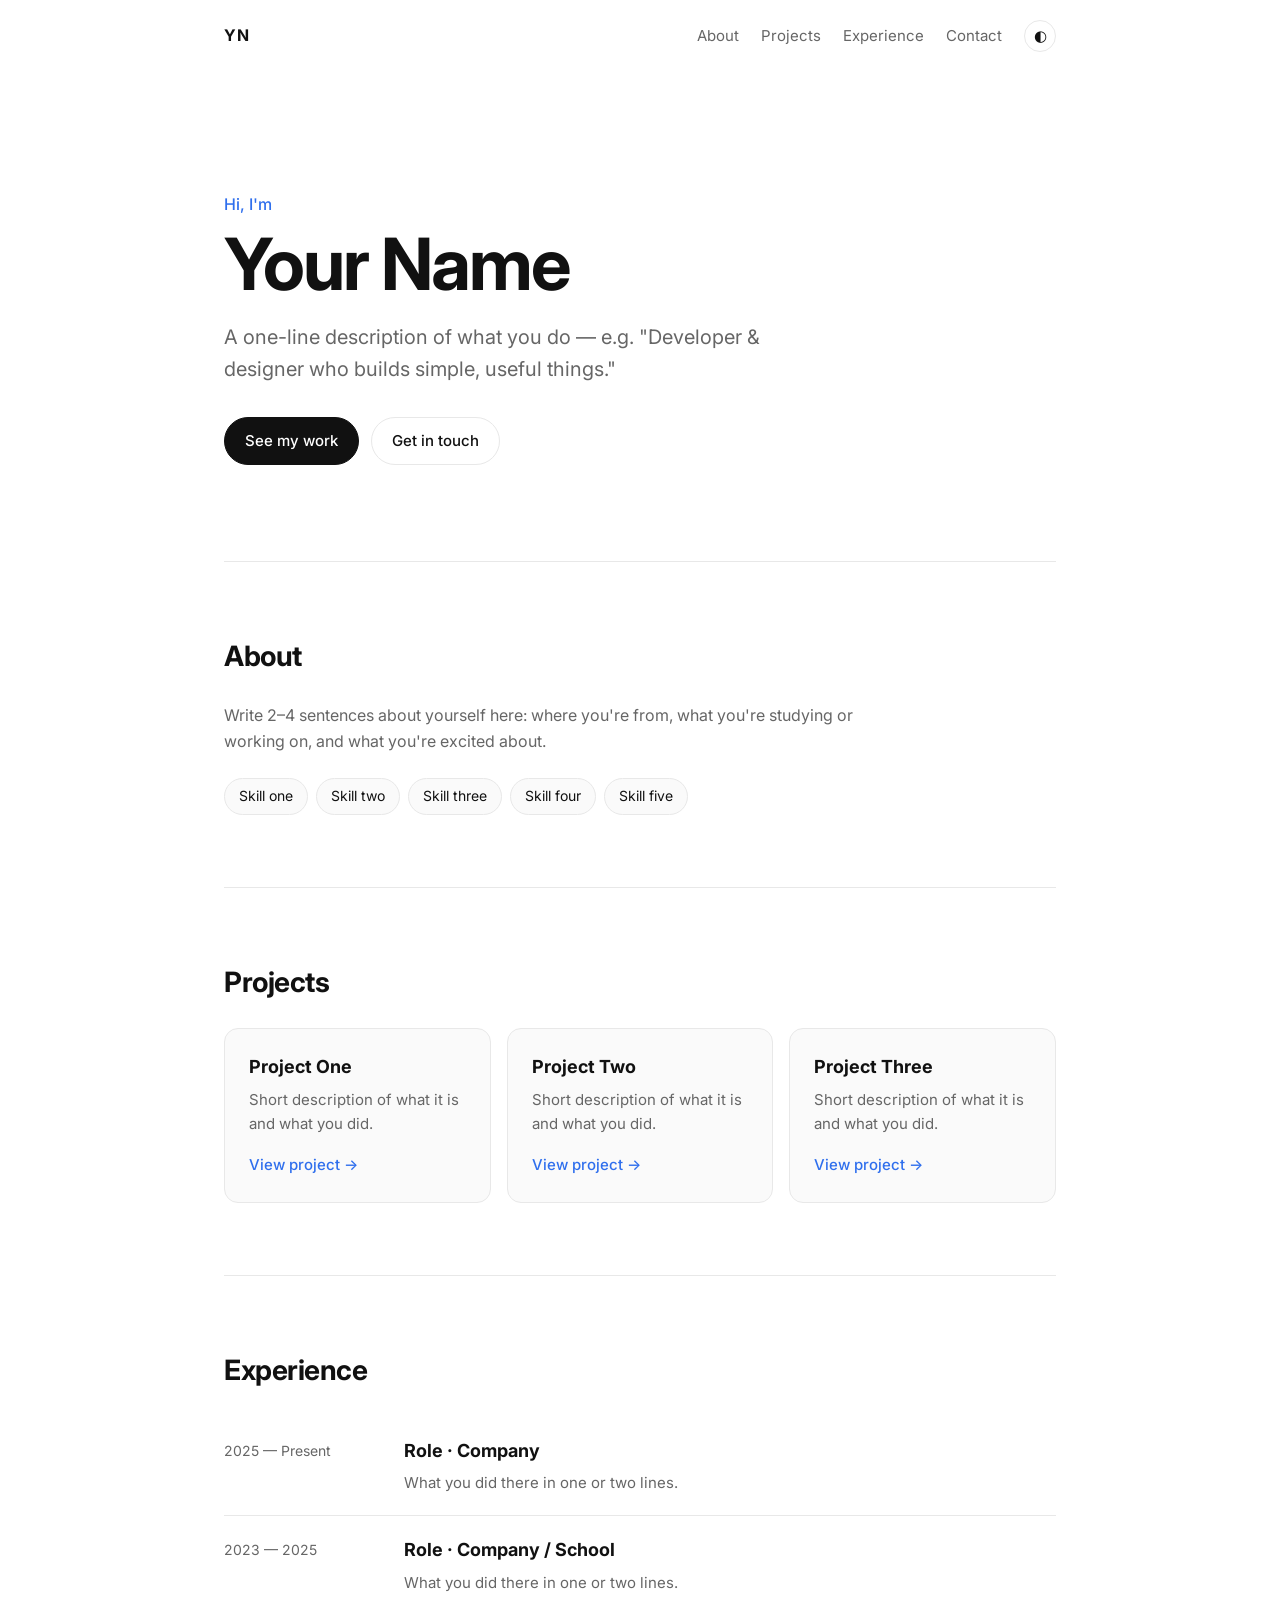
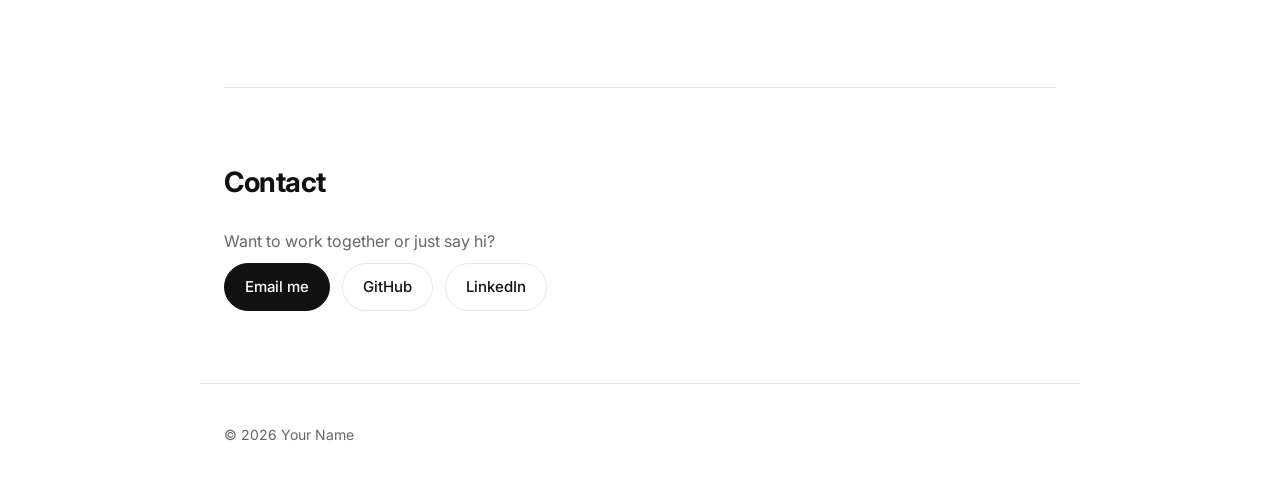
==== index.html @ c54b1c50 "Initial portfolio site Co-Authored-By: Claude Opus 5.5 <noreply@anthropic.com>" ====
<!doctype html>
<html lang="en">
<head>
  <meta charset="utf-8">
  <meta name="viewport" content="width=device-width, initial-scale=1">
  <title>Your Name — Portfolio</title>
  <meta name="description" content="Personal portfolio of Your Name.">
  <link rel="preconnect" href="https://fonts.googleapis.com">
  <link rel="preconnect" href="https://fonts.gstatic.com" crossorigin>
  <link href="https://fonts.googleapis.com/css2?family=Inter:wght@400;500;600;700&display=swap" rel="stylesheet">
  <link rel="stylesheet" href="styles.css">
</head>
<body>
  <header class="nav">
    <a href="#top" class="logo">YN</a>
    <nav>
      <a href="#about">About</a>
      <a href="#projects">Projects</a>
      <a href="#experience">Experience</a>
      <a href="#contact">Contact</a>
      <button id="theme-toggle" aria-label="Toggle dark mode">◐</button>
    </nav>
  </header>

  <main id="top">
    <!-- HERO -->
    <section class="hero">
      <p class="eyebrow">Hi, I'm</p>
      <h1>Your Name</h1>
      <p class="lead">A one-line description of what you do — e.g. "Developer &amp; designer who builds simple, useful things."</p>
      <div class="cta">
        <a href="#projects" class="btn primary">See my work</a>
        <a href="#contact" class="btn">Get in touch</a>
      </div>
    </section>

    <!-- ABOUT -->
    <section id="about">
      <h2>About</h2>
      <p>Write 2–4 sentences about yourself here: where you're from, what you're studying or working on, and what you're excited about.</p>
      <ul class="skills">
        <li>Skill one</li><li>Skill two</li><li>Skill three</li><li>Skill four</li><li>Skill five</li>
      </ul>
    </section>

    <!-- PROJECTS -->
    <section id="projects">
      <h2>Projects</h2>
      <div class="grid">
        <article class="card">
          <h3>Project One</h3>
          <p>Short description of what it is and what you did.</p>
          <a href="#" class="link">View project →</a>
        </article>
        <article class="card">
          <h3>Project Two</h3>
          <p>Short description of what it is and what you did.</p>
          <a href="#" class="link">View project →</a>
        </article>
        <article class="card">
          <h3>Project Three</h3>
          <p>Short description of what it is and what you did.</p>
          <a href="#" class="link">View project →</a>
        </article>
      </div>
    </section>

    <!-- EXPERIENCE -->
    <section id="experience">
      <h2>Experience</h2>
      <div class="timeline">
        <div class="item">
          <span class="when">2025 — Present</span>
          <div><h3>Role · Company</h3><p>What you did there in one or two lines.</p></div>
        </div>
        <div class="item">
          <span class="when">2023 — 2025</span>
          <div><h3>Role · Company / School</h3><p>What you did there in one or two lines.</p></div>
        </div>
      </div>
    </section>

    <!-- CONTACT -->
    <section id="contact">
      <h2>Contact</h2>
      <p>Want to work together or just say hi?</p>
      <div class="cta">
        <a href="mailto:you@example.com" class="btn primary">Email me</a>
        <a href="https://github.com/" class="btn" target="_blank" rel="noopener">GitHub</a>
        <a href="https://linkedin.com/" class="btn" target="_blank" rel="noopener">LinkedIn</a>
      </div>
    </section>
  </main>

  <footer>© <span id="year"></span> Your Name</footer>

  <script>
    document.getElementById('year').textContent = new Date().getFullYear();
    const root = document.documentElement, btn = document.getElementById('theme-toggle');
    try { const t = localStorage.getItem('theme'); if (t) root.dataset.theme = t; } catch (e) {}
    btn.addEventListener('click', () => {
      const dark = root.dataset.theme ? root.dataset.theme === 'dark'
        : matchMedia('(prefers-color-scheme: dark)').matches;
      root.dataset.theme = dark ? 'light' : 'dark';
      try { localStorage.setItem('theme', root.dataset.theme); } catch (e) {}
    });
  </script>
</body>
</html>
---- styles.css ----
:root {
  --bg: #ffffff;
  --text: #111111;
  --muted: #666666;
  --line: #e8e8e8;
  --card: #fafafa;
  --accent: #2f6fed;
}
@media (prefers-color-scheme: dark) {
  :root:not([data-theme="light"]) {
    --bg: #0f0f10; --text: #f2f2f2; --muted: #9a9a9a;
    --line: #26262a; --card: #17171a; --accent: #6b9bff;
  }
}
:root[data-theme="dark"] {
  --bg: #0f0f10; --text: #f2f2f2; --muted: #9a9a9a;
  --line: #26262a; --card: #17171a; --accent: #6b9bff;
}

* { box-sizing: border-box; margin: 0; padding: 0; }
html { scroll-behavior: smooth; }
body {
  font-family: "Inter", system-ui, -apple-system, sans-serif;
  background: var(--bg); color: var(--text);
  line-height: 1.6; -webkit-font-smoothing: antialiased;
  transition: background .2s, color .2s;
}
a { color: inherit; text-decoration: none; }

.nav {
  position: sticky; top: 0; z-index: 10;
  display: flex; justify-content: space-between; align-items: center;
  max-width: 880px; margin: 0 auto; padding: 20px 24px;
  background: var(--bg);
}
.logo { font-weight: 700; letter-spacing: .5px; }
.nav nav { display: flex; gap: 22px; align-items: center; }
.nav nav a { color: var(--muted); font-size: 15px; }
.nav nav a:hover { color: var(--text); }
#theme-toggle {
  background: none; border: 1px solid var(--line); color: var(--text);
  border-radius: 50%; width: 32px; height: 32px; cursor: pointer; font-size: 15px;
}

main { max-width: 880px; margin: 0 auto; padding: 0 24px; }
section { padding: 72px 0; border-top: 1px solid var(--line); }
.hero { border-top: none; padding: 120px 0 96px; }
.eyebrow { color: var(--accent); font-weight: 500; margin-bottom: 8px; }
h1 { font-size: clamp(40px, 8vw, 72px); line-height: 1.05; letter-spacing: -2px; }
h2 { font-size: 28px; letter-spacing: -.5px; margin-bottom: 24px; }
h3 { font-size: 18px; margin-bottom: 6px; }
.lead { font-size: 20px; color: var(--muted); max-width: 560px; margin: 20px 0 32px; }
section > p { color: var(--muted); max-width: 640px; }

.cta { display: flex; gap: 12px; flex-wrap: wrap; margin-top: 8px; }
.btn {
  padding: 11px 20px; border-radius: 999px; border: 1px solid var(--line);
  font-weight: 500; font-size: 15px; transition: transform .15s, border-color .15s;
}
.btn:hover { border-color: var(--text); transform: translateY(-1px); }
.btn.primary { background: var(--text); color: var(--bg); border-color: var(--text); }

.skills { list-style: none; display: flex; flex-wrap: wrap; gap: 8px; margin-top: 24px; }
.skills li {
  padding: 6px 14px; border-radius: 999px; background: var(--card);
  border: 1px solid var(--line); font-size: 14px;
}

.grid { display: grid; grid-template-columns: repeat(auto-fill, minmax(240px, 1fr)); gap: 16px; }
.card {
  padding: 24px; border-radius: 14px; background: var(--card);
  border: 1px solid var(--line); transition: transform .15s, border-color .15s;
}
.card:hover { transform: translateY(-3px); border-color: var(--muted); }
.card p { color: var(--muted); font-size: 15px; margin-bottom: 16px; }
.link { color: var(--accent); font-weight: 500; font-size: 15px; }

.timeline .item {
  display: grid; grid-template-columns: 160px 1fr; gap: 20px;
  padding: 20px 0; border-bottom: 1px solid var(--line);
}
.timeline .item:last-child { border-bottom: none; }
.when { color: var(--muted); font-size: 14px; padding-top: 3px; }
.timeline p { color: var(--muted); font-size: 15px; }

footer {
  max-width: 880px; margin: 0 auto; padding: 40px 24px;
  color: var(--muted); font-size: 14px; border-top: 1px solid var(--line);
}

@media (max-width: 640px) {
  .nav { padding: 16px; }
  .nav nav { gap: 14px; }
  .nav nav a { font-size: 14px; }
  .nav nav a[href="#experience"] { display: none; }
  main { padding: 0 16px; }
  .hero { padding: 72px 0 64px; }
  .timeline .item { grid-template-columns: 1fr; gap: 4px; }
}
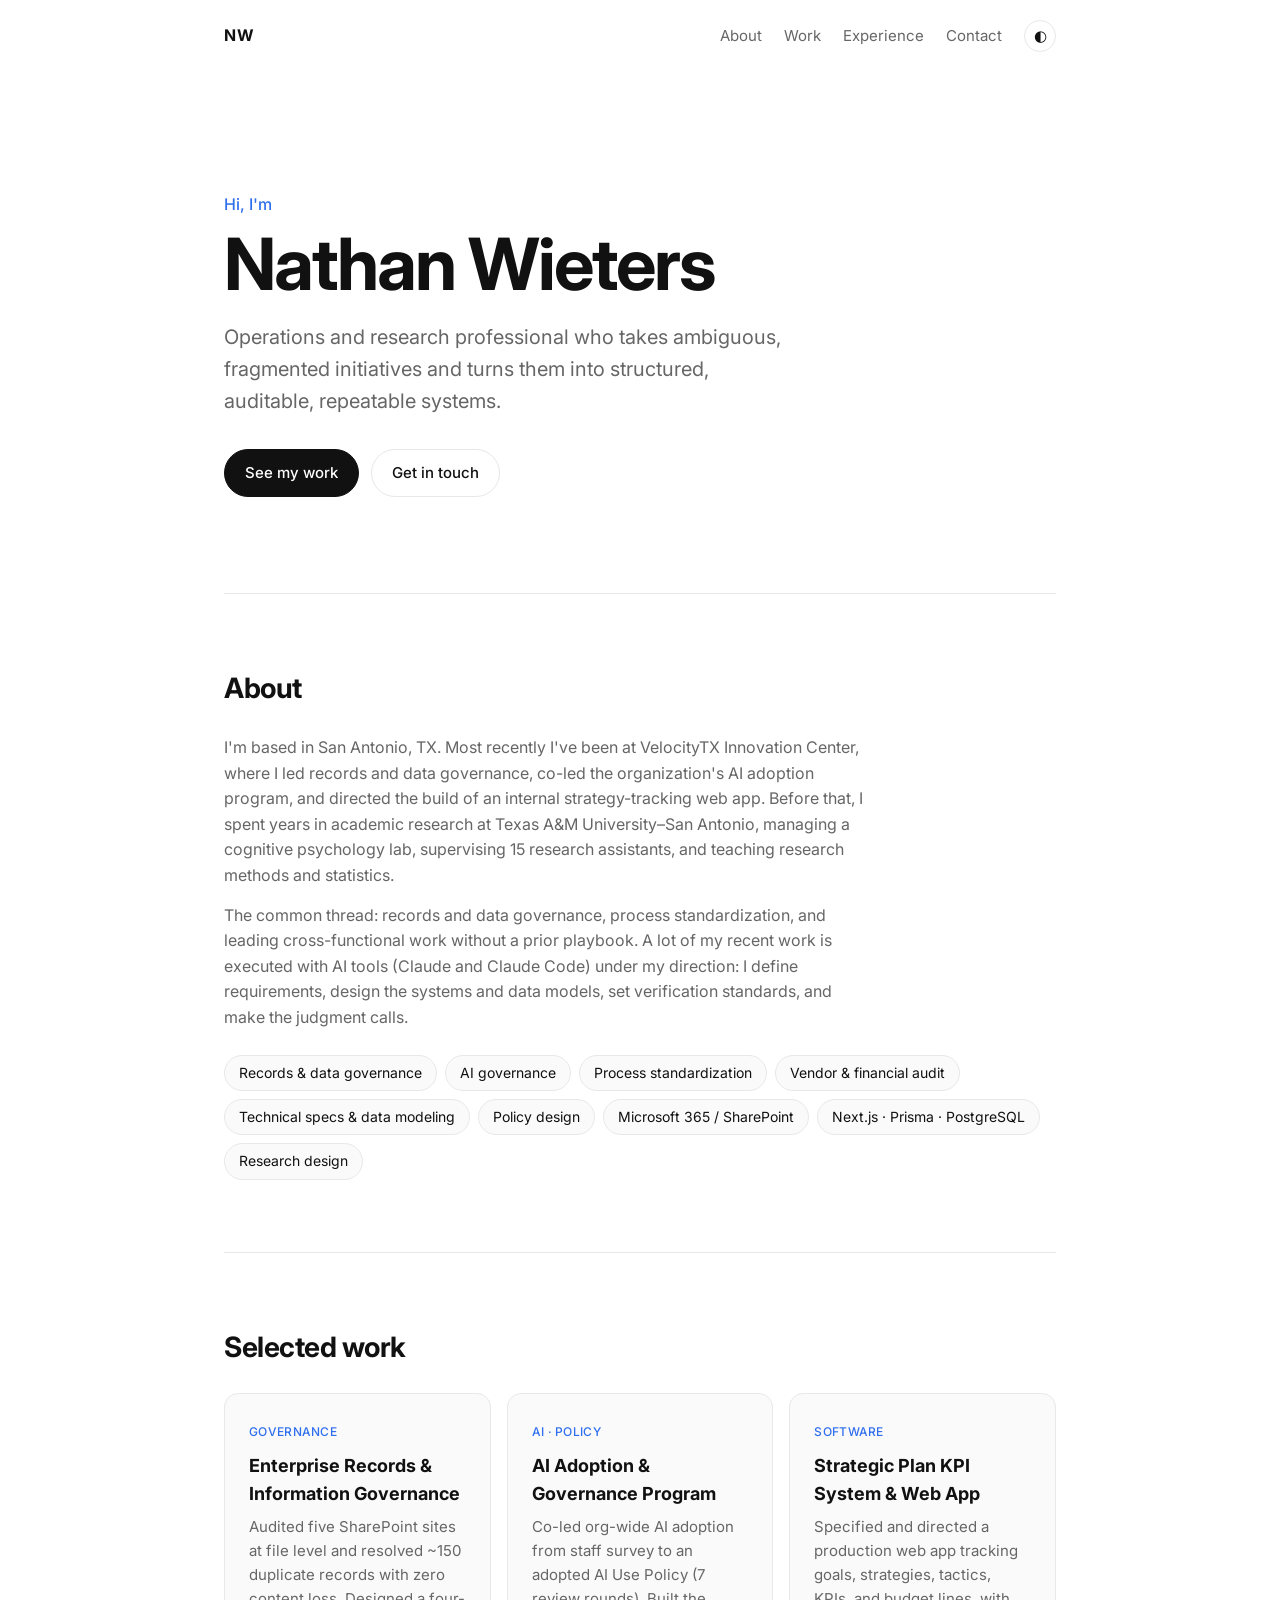
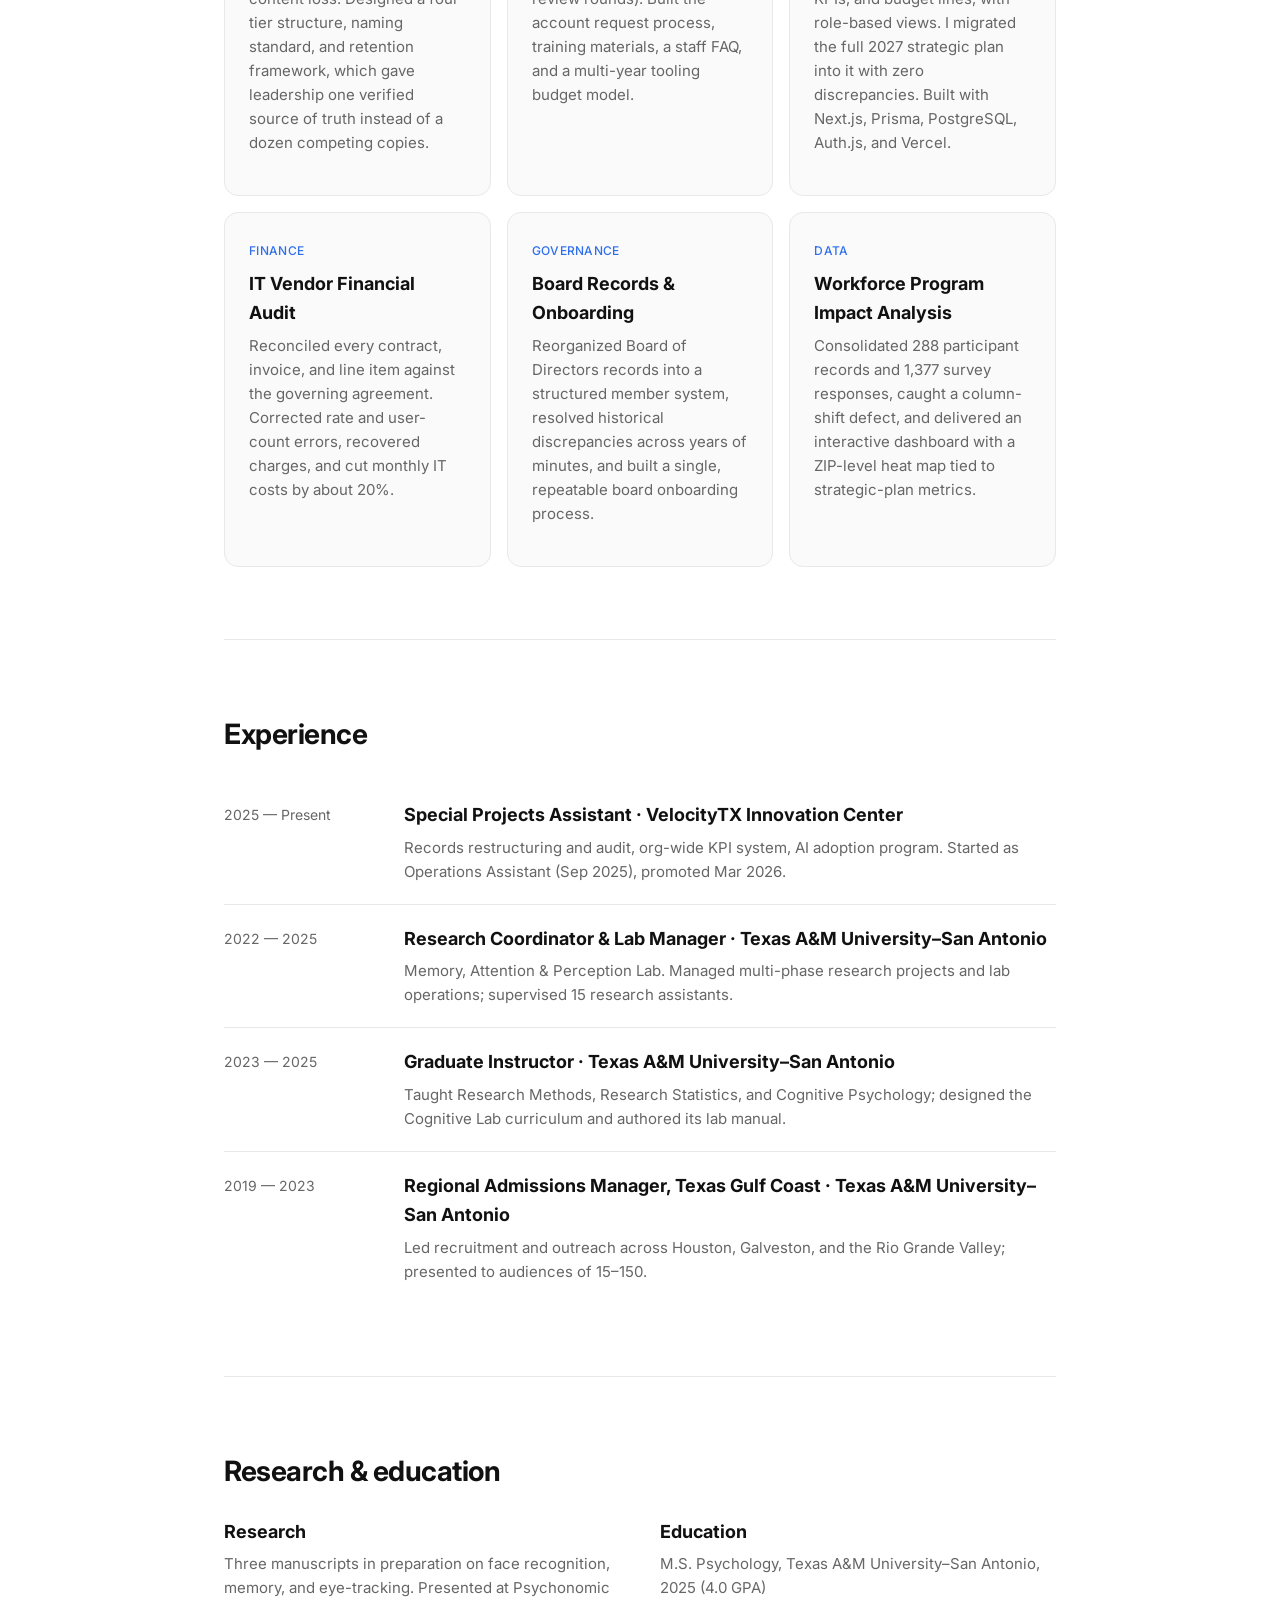
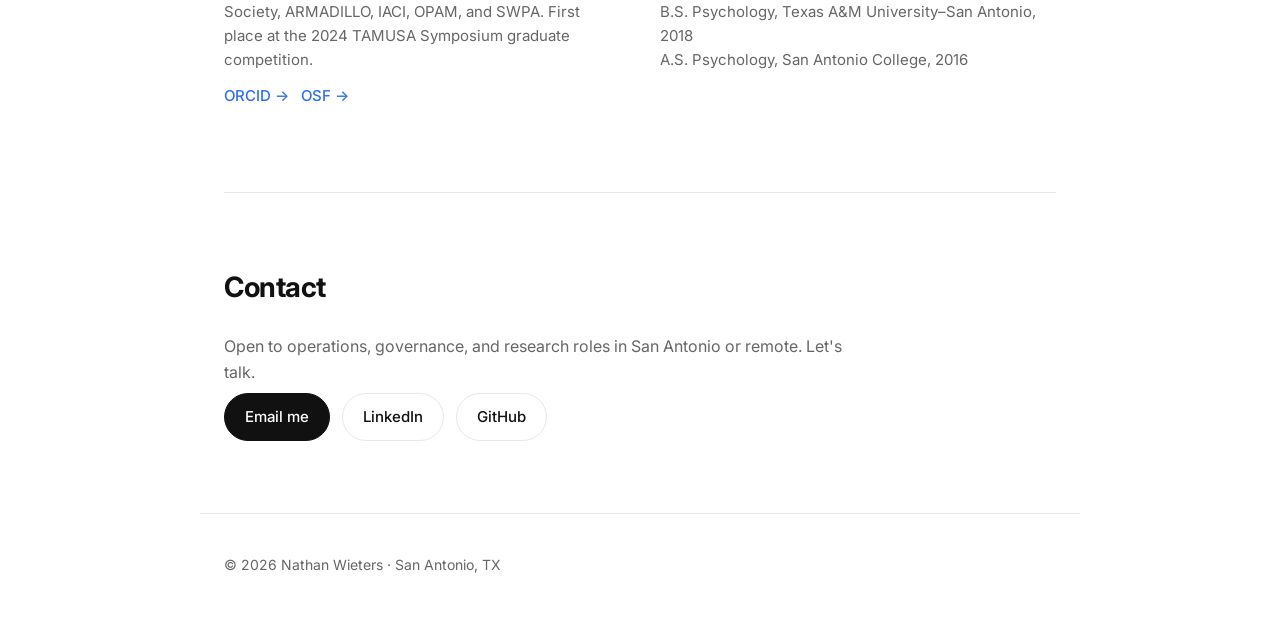
==== commit 59e4ad20: "Add portfolio content Co-Authored-By: Claude Opus 5.5 <noreply@anthropic.com>" ====
--- a/index.html
+++ b/index.html
@@ -3,8 +3,8 @@
 <head>
   <meta charset="utf-8">
   <meta name="viewport" content="width=device-width, initial-scale=1">
-  <title>Your Name — Portfolio</title>
-  <meta name="description" content="Personal portfolio of Your Name.">
+  <title>Nathan Wieters — Operations &amp; Research</title>
+  <meta name="description" content="Nathan Wieters — operations and research professional in San Antonio, TX. Records and data governance, AI governance, KPI systems, and process design.">
   <link rel="preconnect" href="https://fonts.googleapis.com">
   <link rel="preconnect" href="https://fonts.gstatic.com" crossorigin>
   <link href="https://fonts.googleapis.com/css2?family=Inter:wght@400;500;600;700&display=swap" rel="stylesheet">
@@ -12,10 +12,10 @@
 </head>
 <body>
   <header class="nav">
-    <a href="#top" class="logo">YN</a>
+    <a href="#top" class="logo">NW</a>
     <nav>
       <a href="#about">About</a>
-      <a href="#projects">Projects</a>
+      <a href="#work">Work</a>
       <a href="#experience">Experience</a>
       <a href="#contact">Contact</a>
       <button id="theme-toggle" aria-label="Toggle dark mode">◐</button>
@@ -26,10 +26,10 @@
     <!-- HERO -->
     <section class="hero">
       <p class="eyebrow">Hi, I'm</p>
-      <h1>Your Name</h1>
-      <p class="lead">A one-line description of what you do — e.g. "Developer &amp; designer who builds simple, useful things."</p>
+      <h1>Nathan Wieters</h1>
+      <p class="lead">Operations and research professional who takes ambiguous, fragmented initiatives and turns them into structured, auditable, repeatable systems.</p>
       <div class="cta">
-        <a href="#projects" class="btn primary">See my work</a>
+        <a href="#work" class="btn primary">See my work</a>
         <a href="#contact" class="btn">Get in touch</a>
       </div>
     </section>
@@ -37,30 +37,54 @@
     <!-- ABOUT -->
     <section id="about">
       <h2>About</h2>
-      <p>Write 2–4 sentences about yourself here: where you're from, what you're studying or working on, and what you're excited about.</p>
+      <p>I'm based in San Antonio, TX. Most recently I've been at VelocityTX Innovation Center, where I led records and data governance, co-led the organization's AI adoption program, and directed the build of an internal strategy-tracking web app. Before that, I spent years in academic research at Texas A&amp;M University–San Antonio, managing a cognitive psychology lab, supervising 15 research assistants, and teaching research methods and statistics.</p>
+      <p>The common thread: records and data governance, process standardization, and leading cross-functional work without a prior playbook. A lot of my recent work is executed with AI tools (Claude and Claude Code) under my direction: I define requirements, design the systems and data models, set verification standards, and make the judgment calls.</p>
       <ul class="skills">
-        <li>Skill one</li><li>Skill two</li><li>Skill three</li><li>Skill four</li><li>Skill five</li>
+        <li>Records &amp; data governance</li>
+        <li>AI governance</li>
+        <li>Process standardization</li>
+        <li>Vendor &amp; financial audit</li>
+        <li>Technical specs &amp; data modeling</li>
+        <li>Policy design</li>
+        <li>Microsoft 365 / SharePoint</li>
+        <li>Next.js · Prisma · PostgreSQL</li>
+        <li>Research design</li>
       </ul>
     </section>
 
-    <!-- PROJECTS -->
-    <section id="projects">
-      <h2>Projects</h2>
+    <!-- WORK -->
+    <section id="work">
+      <h2>Selected work</h2>
       <div class="grid">
         <article class="card">
-          <h3>Project One</h3>
-          <p>Short description of what it is and what you did.</p>
-          <a href="#" class="link">View project →</a>
+          <span class="tag">Governance</span>
+          <h3>Enterprise Records &amp; Information Governance</h3>
+          <p>Audited five SharePoint sites at file level and resolved ~150 duplicate records with zero content loss. Designed a four-tier structure, naming standard, and retention framework, which gave leadership one verified source of truth instead of a dozen competing copies.</p>
         </article>
         <article class="card">
-          <h3>Project Two</h3>
-          <p>Short description of what it is and what you did.</p>
-          <a href="#" class="link">View project →</a>
+          <span class="tag">AI · Policy</span>
+          <h3>AI Adoption &amp; Governance Program</h3>
+          <p>Co-led org-wide AI adoption from staff survey to an adopted AI Use Policy (7 review rounds). Built the account request process, training materials, a staff FAQ, and a multi-year tooling budget model.</p>
         </article>
         <article class="card">
-          <h3>Project Three</h3>
-          <p>Short description of what it is and what you did.</p>
-          <a href="#" class="link">View project →</a>
+          <span class="tag">Software</span>
+          <h3>Strategic Plan KPI System &amp; Web App</h3>
+          <p>Specified and directed a production web app tracking goals, strategies, tactics, KPIs, and budget lines, with role-based views. I migrated the full 2027 strategic plan into it with zero discrepancies. Built with Next.js, Prisma, PostgreSQL, Auth.js, and Vercel.</p>
+        </article>
+        <article class="card">
+          <span class="tag">Finance</span>
+          <h3>IT Vendor Financial Audit</h3>
+          <p>Reconciled every contract, invoice, and line item against the governing agreement. Corrected rate and user-count errors, recovered charges, and cut monthly IT costs by about 20%.</p>
+        </article>
+        <article class="card">
+          <span class="tag">Governance</span>
+          <h3>Board Records &amp; Onboarding</h3>
+          <p>Reorganized Board of Directors records into a structured member system, resolved historical discrepancies across years of minutes, and built a single, repeatable board onboarding process.</p>
+        </article>
+        <article class="card">
+          <span class="tag">Data</span>
+          <h3>Workforce Program Impact Analysis</h3>
+          <p>Consolidated 288 participant records and 1,377 survey responses, caught a column-shift defect, and delivered an interactive dashboard with a ZIP-level heat map tied to strategic-plan metrics.</p>
         </article>
       </div>
     </section>
@@ -71,11 +95,37 @@
       <div class="timeline">
         <div class="item">
           <span class="when">2025 — Present</span>
-          <div><h3>Role · Company</h3><p>What you did there in one or two lines.</p></div>
+          <div><h3>Special Projects Assistant · VelocityTX Innovation Center</h3><p>Records restructuring and audit, org-wide KPI system, AI adoption program. Started as Operations Assistant (Sep 2025), promoted Mar 2026.</p></div>
+        </div>
+        <div class="item">
+          <span class="when">2022 — 2025</span>
+          <div><h3>Research Coordinator &amp; Lab Manager · Texas A&amp;M University–San Antonio</h3><p>Memory, Attention &amp; Perception Lab. Managed multi-phase research projects and lab operations; supervised 15 research assistants.</p></div>
         </div>
         <div class="item">
           <span class="when">2023 — 2025</span>
-          <div><h3>Role · Company / School</h3><p>What you did there in one or two lines.</p></div>
+          <div><h3>Graduate Instructor · Texas A&amp;M University–San Antonio</h3><p>Taught Research Methods, Research Statistics, and Cognitive Psychology; designed the Cognitive Lab curriculum and authored its lab manual.</p></div>
+        </div>
+        <div class="item">
+          <span class="when">2019 — 2023</span>
+          <div><h3>Regional Admissions Manager, Texas Gulf Coast · Texas A&amp;M University–San Antonio</h3><p>Led recruitment and outreach across Houston, Galveston, and the Rio Grande Valley; presented to audiences of 15–150.</p></div>
+        </div>
+      </div>
+    </section>
+
+    <!-- RESEARCH & EDUCATION -->
+    <section id="research">
+      <h2>Research &amp; education</h2>
+      <div class="two-col">
+        <div>
+          <h3>Research</h3>
+          <p>Three manuscripts in preparation on face recognition, memory, and eye-tracking. Presented at Psychonomic Society, ARMADILLO, IACI, OPAM, and SWPA. First place at the 2024 TAMUSA Symposium graduate competition.</p>
+          <p><a class="link" href="https://orcid.org/0009-0008-8365-075X" target="_blank" rel="noopener">ORCID →</a> &nbsp; <a class="link" href="https://osf.io/k8fsg" target="_blank" rel="noopener">OSF →</a></p>
+        </div>
+        <div>
+          <h3>Education</h3>
+          <p>M.S. Psychology, Texas A&amp;M University–San Antonio, 2025 (4.0 GPA)<br>
+             B.S. Psychology, Texas A&amp;M University–San Antonio, 2018<br>
+             A.S. Psychology, San Antonio College, 2016</p>
         </div>
       </div>
     </section>
@@ -83,16 +133,16 @@
     <!-- CONTACT -->
     <section id="contact">
       <h2>Contact</h2>
-      <p>Want to work together or just say hi?</p>
+      <p>Open to operations, governance, and research roles in San Antonio or remote. Let's talk.</p>
       <div class="cta">
-        <a href="mailto:you@example.com" class="btn primary">Email me</a>
-        <a href="https://github.com/" class="btn" target="_blank" rel="noopener">GitHub</a>
+        <a href="mailto:nhwieters@icloud.com" class="btn primary">Email me</a>
         <a href="https://linkedin.com/" class="btn" target="_blank" rel="noopener">LinkedIn</a>
+        <a href="https://github.com/nthnhw" class="btn" target="_blank" rel="noopener">GitHub</a>
       </div>
     </section>
   </main>
 
-  <footer>© <span id="year"></span> Your Name</footer>
+  <footer>© <span id="year"></span> Nathan Wieters · San Antonio, TX</footer>
 
   <script>
     document.getElementById('year').textContent = new Date().getFullYear();
--- a/styles.css
+++ b/styles.css
@@ -97,3 +97,12 @@
   .hero { padding: 72px 0 64px; }
   .timeline .item { grid-template-columns: 1fr; gap: 4px; }
 }
+
+.tag {
+  display: inline-block; font-size: 12px; font-weight: 500; color: var(--accent);
+  margin-bottom: 10px; letter-spacing: .3px; text-transform: uppercase;
+}
+section > p + p { margin-top: 14px; }
+.two-col { display: grid; grid-template-columns: 1fr 1fr; gap: 40px; }
+.two-col p { color: var(--muted); font-size: 15px; margin-bottom: 12px; }
+@media (max-width: 640px) { .two-col { grid-template-columns: 1fr; gap: 24px; } }
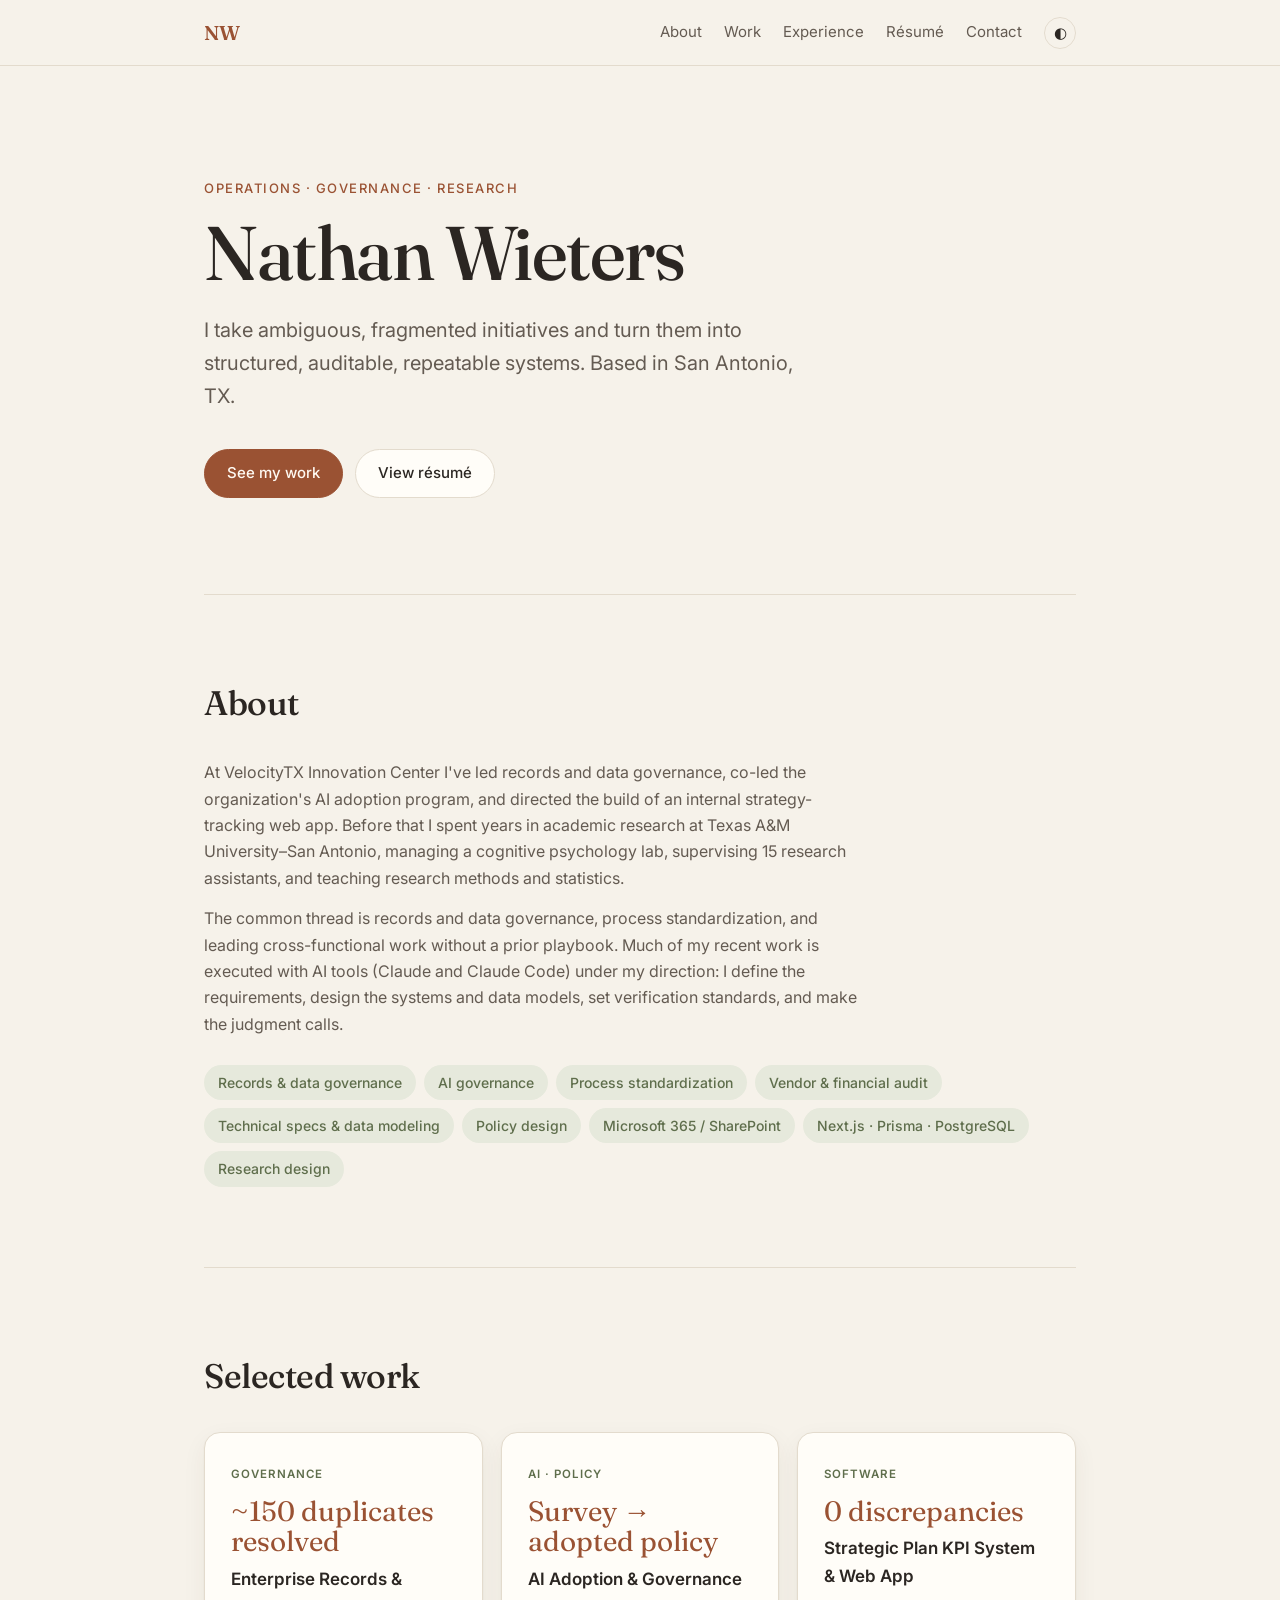
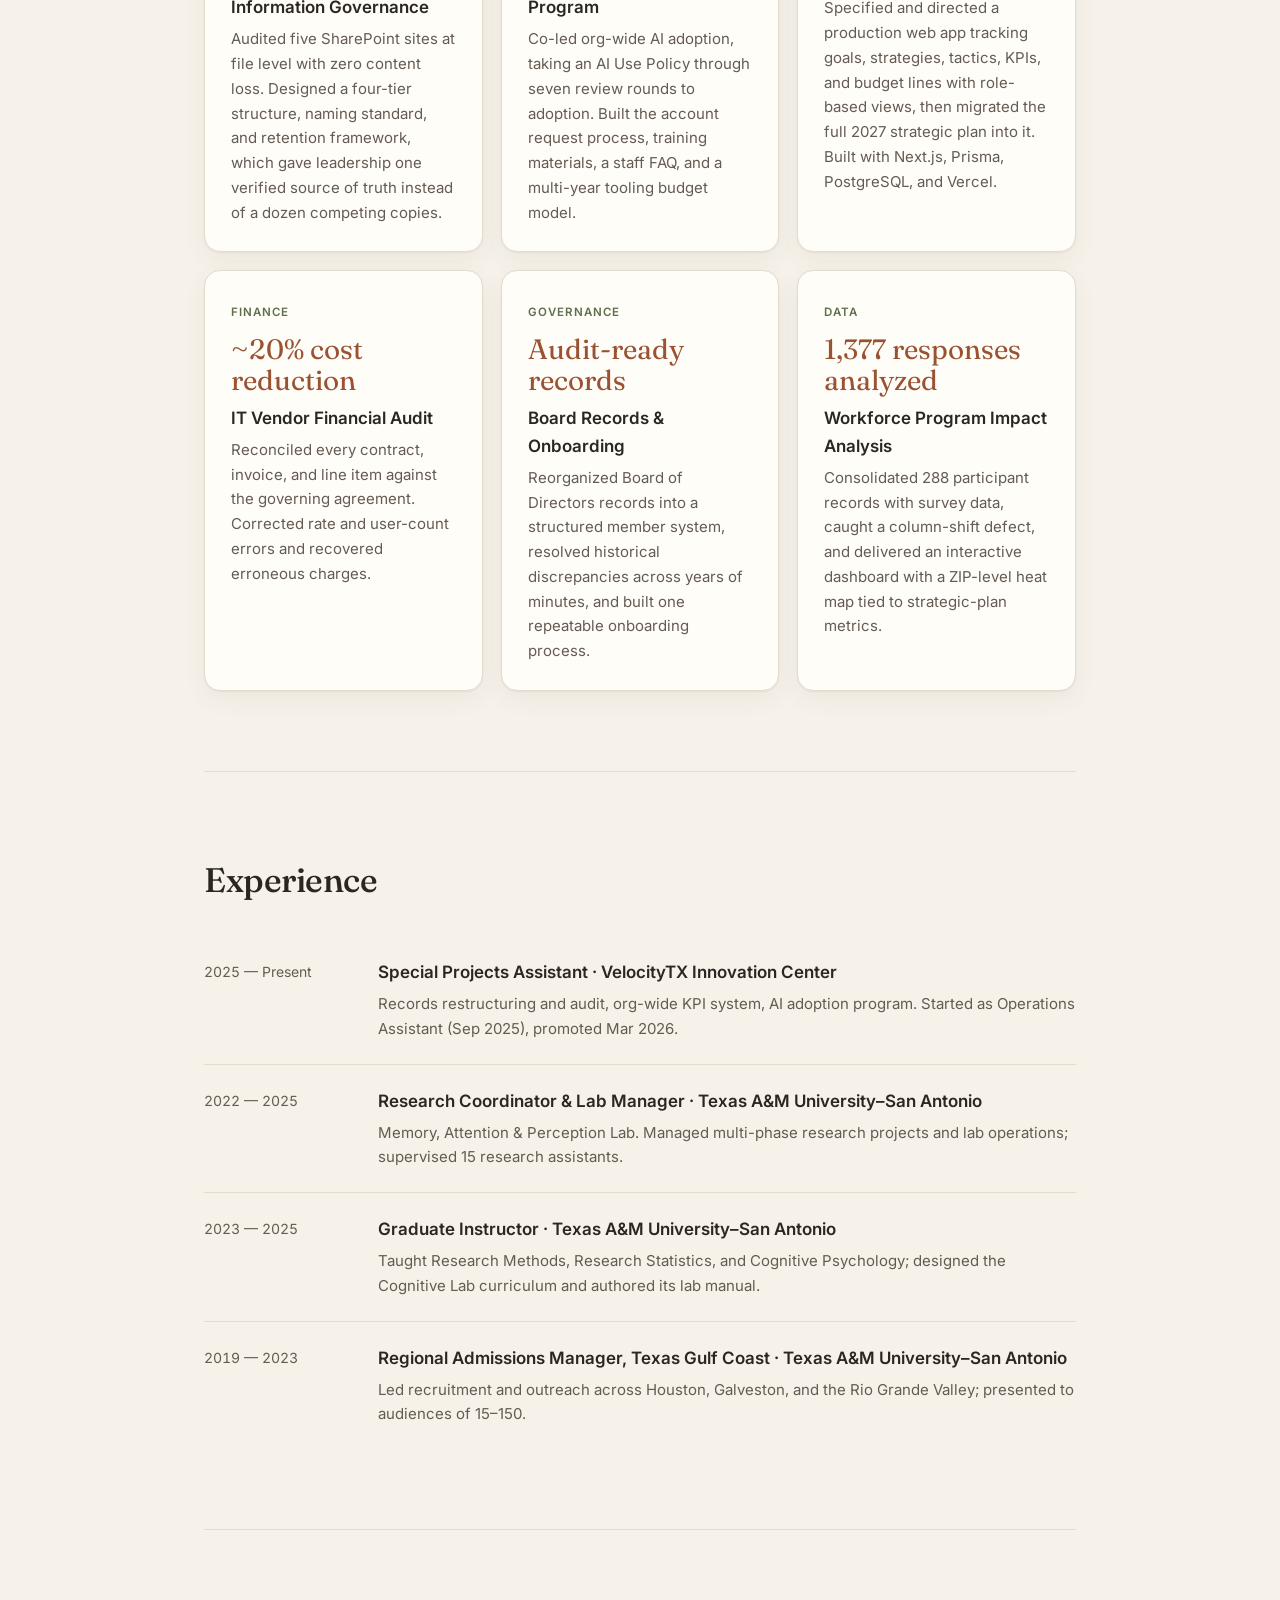
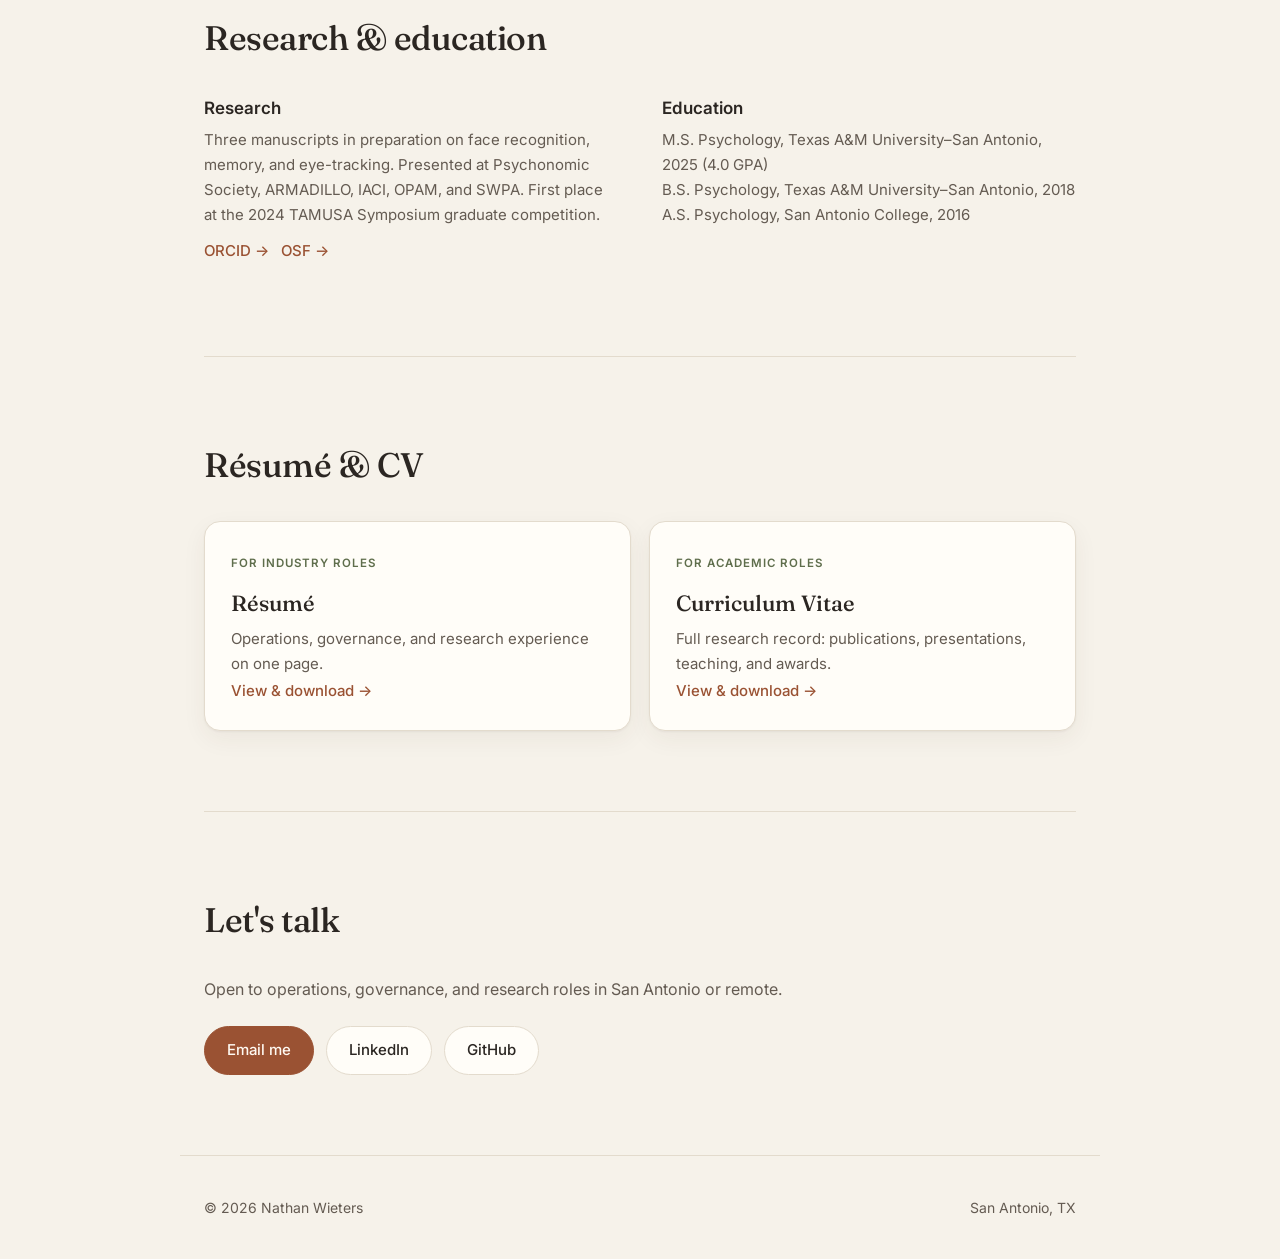
==== commit ecef777e: "Earth-tone redesign; add résumé and CV pages Co-Authored-By: Claude Opus 5.5 <noreply@anthropic.com>" ====
--- a/index.html
+++ b/index.html
@@ -5,40 +5,47 @@
   <meta name="viewport" content="width=device-width, initial-scale=1">
   <title>Nathan Wieters — Operations &amp; Research</title>
   <meta name="description" content="Nathan Wieters — operations and research professional in San Antonio, TX. Records and data governance, AI governance, KPI systems, and process design.">
+  <meta property="og:title" content="Nathan Wieters — Operations & Research">
+  <meta property="og:description" content="I turn ambiguous, fragmented initiatives into structured, auditable, repeatable systems.">
+  <meta property="og:type" content="website">
+  <link rel="icon" href="data:image/svg+xml,<svg xmlns='http://www.w3.org/2000/svg' viewBox='0 0 64 64'><rect width='64' height='64' rx='14' fill='%239a5233'/><text x='32' y='43' font-family='Georgia,serif' font-size='30' fill='%23fffaf3' text-anchor='middle'>NW</text></svg>">
   <link rel="preconnect" href="https://fonts.googleapis.com">
   <link rel="preconnect" href="https://fonts.gstatic.com" crossorigin>
-  <link href="https://fonts.googleapis.com/css2?family=Inter:wght@400;500;600;700&display=swap" rel="stylesheet">
+  <link href="https://fonts.googleapis.com/css2?family=Fraunces:opsz,wght@9..144,400;9..144,500;9..144,600&family=Inter:wght@400;500;600&display=swap" rel="stylesheet">
   <link rel="stylesheet" href="styles.css">
 </head>
 <body>
-  <header class="nav">
-    <a href="#top" class="logo">NW</a>
-    <nav>
-      <a href="#about">About</a>
-      <a href="#work">Work</a>
-      <a href="#experience">Experience</a>
-      <a href="#contact">Contact</a>
-      <button id="theme-toggle" aria-label="Toggle dark mode">◐</button>
-    </nav>
-  </header>
+  <div class="nav-wrap">
+    <header class="nav">
+      <a href="#top" class="logo">NW</a>
+      <nav>
+        <a href="#about" class="hide-sm">About</a>
+        <a href="#work">Work</a>
+        <a href="#experience" class="hide-sm">Experience</a>
+        <a href="resume.html">Résumé</a>
+        <a href="#contact">Contact</a>
+        <button id="theme-toggle" aria-label="Toggle dark mode">◐</button>
+      </nav>
+    </header>
+  </div>
 
   <main id="top">
     <!-- HERO -->
     <section class="hero">
-      <p class="eyebrow">Hi, I'm</p>
+      <p class="eyebrow">Operations · Governance · Research</p>
       <h1>Nathan Wieters</h1>
-      <p class="lead">Operations and research professional who takes ambiguous, fragmented initiatives and turns them into structured, auditable, repeatable systems.</p>
+      <p class="lead">I take ambiguous, fragmented initiatives and turn them into structured, auditable, repeatable systems. Based in San Antonio, TX.</p>
       <div class="cta">
         <a href="#work" class="btn primary">See my work</a>
-        <a href="#contact" class="btn">Get in touch</a>
+        <a href="resume.html" class="btn">View résumé</a>
       </div>
     </section>
 
     <!-- ABOUT -->
     <section id="about">
       <h2>About</h2>
-      <p>I'm based in San Antonio, TX. Most recently I've been at VelocityTX Innovation Center, where I led records and data governance, co-led the organization's AI adoption program, and directed the build of an internal strategy-tracking web app. Before that, I spent years in academic research at Texas A&amp;M University–San Antonio, managing a cognitive psychology lab, supervising 15 research assistants, and teaching research methods and statistics.</p>
-      <p>The common thread: records and data governance, process standardization, and leading cross-functional work without a prior playbook. A lot of my recent work is executed with AI tools (Claude and Claude Code) under my direction: I define requirements, design the systems and data models, set verification standards, and make the judgment calls.</p>
+      <p>At VelocityTX Innovation Center I've led records and data governance, co-led the organization's AI adoption program, and directed the build of an internal strategy-tracking web app. Before that I spent years in academic research at Texas A&amp;M University–San Antonio, managing a cognitive psychology lab, supervising 15 research assistants, and teaching research methods and statistics.</p>
+      <p>The common thread is records and data governance, process standardization, and leading cross-functional work without a prior playbook. Much of my recent work is executed with AI tools (Claude and Claude Code) under my direction: I define the requirements, design the systems and data models, set verification standards, and make the judgment calls.</p>
       <ul class="skills">
         <li>Records &amp; data governance</li>
         <li>AI governance</li>
@@ -58,33 +65,39 @@
       <div class="grid">
         <article class="card">
           <span class="tag">Governance</span>
+          <span class="metric">~150 duplicates resolved</span>
           <h3>Enterprise Records &amp; Information Governance</h3>
-          <p>Audited five SharePoint sites at file level and resolved ~150 duplicate records with zero content loss. Designed a four-tier structure, naming standard, and retention framework, which gave leadership one verified source of truth instead of a dozen competing copies.</p>
+          <p>Audited five SharePoint sites at file level with zero content loss. Designed a four-tier structure, naming standard, and retention framework, which gave leadership one verified source of truth instead of a dozen competing copies.</p>
         </article>
         <article class="card">
           <span class="tag">AI · Policy</span>
+          <span class="metric">Survey → adopted policy</span>
           <h3>AI Adoption &amp; Governance Program</h3>
-          <p>Co-led org-wide AI adoption from staff survey to an adopted AI Use Policy (7 review rounds). Built the account request process, training materials, a staff FAQ, and a multi-year tooling budget model.</p>
+          <p>Co-led org-wide AI adoption, taking an AI Use Policy through seven review rounds to adoption. Built the account request process, training materials, a staff FAQ, and a multi-year tooling budget model.</p>
         </article>
         <article class="card">
           <span class="tag">Software</span>
+          <span class="metric">0 discrepancies</span>
           <h3>Strategic Plan KPI System &amp; Web App</h3>
-          <p>Specified and directed a production web app tracking goals, strategies, tactics, KPIs, and budget lines, with role-based views. I migrated the full 2027 strategic plan into it with zero discrepancies. Built with Next.js, Prisma, PostgreSQL, Auth.js, and Vercel.</p>
+          <p>Specified and directed a production web app tracking goals, strategies, tactics, KPIs, and budget lines with role-based views, then migrated the full 2027 strategic plan into it. Built with Next.js, Prisma, PostgreSQL, and Vercel.</p>
         </article>
         <article class="card">
           <span class="tag">Finance</span>
+          <span class="metric">~20% cost reduction</span>
           <h3>IT Vendor Financial Audit</h3>
-          <p>Reconciled every contract, invoice, and line item against the governing agreement. Corrected rate and user-count errors, recovered charges, and cut monthly IT costs by about 20%.</p>
+          <p>Reconciled every contract, invoice, and line item against the governing agreement. Corrected rate and user-count errors and recovered erroneous charges.</p>
         </article>
         <article class="card">
           <span class="tag">Governance</span>
+          <span class="metric">Audit-ready records</span>
           <h3>Board Records &amp; Onboarding</h3>
-          <p>Reorganized Board of Directors records into a structured member system, resolved historical discrepancies across years of minutes, and built a single, repeatable board onboarding process.</p>
+          <p>Reorganized Board of Directors records into a structured member system, resolved historical discrepancies across years of minutes, and built one repeatable onboarding process.</p>
         </article>
         <article class="card">
           <span class="tag">Data</span>
+          <span class="metric">1,377 responses analyzed</span>
           <h3>Workforce Program Impact Analysis</h3>
-          <p>Consolidated 288 participant records and 1,377 survey responses, caught a column-shift defect, and delivered an interactive dashboard with a ZIP-level heat map tied to strategic-plan metrics.</p>
+          <p>Consolidated 288 participant records with survey data, caught a column-shift defect, and delivered an interactive dashboard with a ZIP-level heat map tied to strategic-plan metrics.</p>
         </article>
       </div>
     </section>
@@ -130,30 +143,39 @@
       </div>
     </section>
 
+    <!-- DOCUMENTS -->
+    <section id="documents">
+      <h2>Résumé &amp; CV</h2>
+      <div class="doc-cards">
+        <a href="resume.html" class="card doc-card">
+          <span class="tag">For industry roles</span>
+          <h3>Résumé</h3>
+          <p>Operations, governance, and research experience on one page.</p>
+          <span class="link">View &amp; download →</span>
+        </a>
+        <a href="cv.html" class="card doc-card">
+          <span class="tag">For academic roles</span>
+          <h3>Curriculum Vitae</h3>
+          <p>Full research record: publications, presentations, teaching, and awards.</p>
+          <span class="link">View &amp; download →</span>
+        </a>
+      </div>
+    </section>
+
     <!-- CONTACT -->
     <section id="contact">
-      <h2>Contact</h2>
-      <p>Open to operations, governance, and research roles in San Antonio or remote. Let's talk.</p>
-      <div class="cta">
+      <h2>Let's talk</h2>
+      <p>Open to operations, governance, and research roles in San Antonio or remote.</p>
+      <div class="cta" style="margin-top:24px">
         <a href="mailto:nhwieters@icloud.com" class="btn primary">Email me</a>
-        <a href="https://linkedin.com/" class="btn" target="_blank" rel="noopener">LinkedIn</a>
+        <a href="https://www.linkedin.com/in/nathan-wieters-a860b117b" class="btn" target="_blank" rel="noopener">LinkedIn</a>
         <a href="https://github.com/nthnhw" class="btn" target="_blank" rel="noopener">GitHub</a>
       </div>
     </section>
   </main>
 
-  <footer>© <span id="year"></span> Nathan Wieters · San Antonio, TX</footer>
+  <footer><span>© <span id="year"></span> Nathan Wieters</span><span>San Antonio, TX</span></footer>
 
-  <script>
-    document.getElementById('year').textContent = new Date().getFullYear();
-    const root = document.documentElement, btn = document.getElementById('theme-toggle');
-    try { const t = localStorage.getItem('theme'); if (t) root.dataset.theme = t; } catch (e) {}
-    btn.addEventListener('click', () => {
-      const dark = root.dataset.theme ? root.dataset.theme === 'dark'
-        : matchMedia('(prefers-color-scheme: dark)').matches;
-      root.dataset.theme = dark ? 'light' : 'dark';
-      try { localStorage.setItem('theme', root.dataset.theme); } catch (e) {}
-    });
-  </script>
+  <script src="theme.js"></script>
 </body>
 </html>
--- a/styles.css
+++ b/styles.css
@@ -1,20 +1,28 @@
+/* ---------- Earth-tone palette ----------
+   60% warm cream base · 30% stone/sage neutrals · 10% terracotta accent
+   Text colors checked for WCAG AA contrast on their backgrounds. */
 :root {
-  --bg: #ffffff;
-  --text: #111111;
-  --muted: #666666;
-  --line: #e8e8e8;
-  --card: #fafafa;
-  --accent: #2f6fed;
+  --bg: #f6f2ea;        /* warm cream */
+  --surface: #fffdf8;   /* card */
+  --text: #2b2622;      /* espresso */
+  --muted: #645b52;     /* warm stone */
+  --line: #e3dbcd;      /* sand */
+  --accent: #9a5233;    /* terracotta */
+  --sage: #5f6e4c;      /* deep sage (text) */
+  --sage-bg: #e6e9dc;   /* pale sage (chips) */
+  --shadow: 0 1px 2px rgba(60, 45, 30, .05), 0 8px 24px rgba(60, 45, 30, .06);
 }
 @media (prefers-color-scheme: dark) {
   :root:not([data-theme="light"]) {
-    --bg: #0f0f10; --text: #f2f2f2; --muted: #9a9a9a;
-    --line: #26262a; --card: #17171a; --accent: #6b9bff;
+    --bg: #1c1a17; --surface: #24211d; --text: #ede6da; --muted: #aba193;
+    --line: #36312a; --accent: #d68e66; --sage: #aab894; --sage-bg: #2c3127;
+    --shadow: none;
   }
 }
 :root[data-theme="dark"] {
-  --bg: #0f0f10; --text: #f2f2f2; --muted: #9a9a9a;
-  --line: #26262a; --card: #17171a; --accent: #6b9bff;
+  --bg: #1c1a17; --surface: #24211d; --text: #ede6da; --muted: #aba193;
+  --line: #36312a; --accent: #d68e66; --sage: #aab894; --sage-bg: #2c3127;
+  --shadow: none;
 }
 
 * { box-sizing: border-box; margin: 0; padding: 0; }
@@ -22,87 +30,155 @@
 body {
   font-family: "Inter", system-ui, -apple-system, sans-serif;
   background: var(--bg); color: var(--text);
-  line-height: 1.6; -webkit-font-smoothing: antialiased;
+  line-height: 1.65; font-size: 16px; -webkit-font-smoothing: antialiased;
   transition: background .2s, color .2s;
 }
 a { color: inherit; text-decoration: none; }
+h1, h2, .serif { font-family: "Fraunces", Georgia, serif; font-weight: 500; }
 
+/* ---------- Nav ---------- */
+.nav-wrap {
+  position: sticky; top: 0; z-index: 10;
+  background: color-mix(in srgb, var(--bg) 88%, transparent);
+  backdrop-filter: blur(10px); -webkit-backdrop-filter: blur(10px);
+  border-bottom: 1px solid var(--line);
+}
 .nav {
-  position: sticky; top: 0; z-index: 10;
   display: flex; justify-content: space-between; align-items: center;
-  max-width: 880px; margin: 0 auto; padding: 20px 24px;
-  background: var(--bg);
+  max-width: 920px; margin: 0 auto; padding: 16px 24px;
 }
-.logo { font-weight: 700; letter-spacing: .5px; }
+.logo { font-family: "Fraunces", Georgia, serif; font-size: 20px; font-weight: 600; color: var(--accent); }
 .nav nav { display: flex; gap: 22px; align-items: center; }
-.nav nav a { color: var(--muted); font-size: 15px; }
-.nav nav a:hover { color: var(--text); }
+.nav nav a { color: var(--muted); font-size: 15px; transition: color .15s; }
+.nav nav a:hover, .nav nav a[aria-current="page"] { color: var(--text); }
 #theme-toggle {
   background: none; border: 1px solid var(--line); color: var(--text);
   border-radius: 50%; width: 32px; height: 32px; cursor: pointer; font-size: 15px;
 }
 
-main { max-width: 880px; margin: 0 auto; padding: 0 24px; }
-section { padding: 72px 0; border-top: 1px solid var(--line); }
-.hero { border-top: none; padding: 120px 0 96px; }
-.eyebrow { color: var(--accent); font-weight: 500; margin-bottom: 8px; }
-h1 { font-size: clamp(40px, 8vw, 72px); line-height: 1.05; letter-spacing: -2px; }
-h2 { font-size: 28px; letter-spacing: -.5px; margin-bottom: 24px; }
-h3 { font-size: 18px; margin-bottom: 6px; }
-.lead { font-size: 20px; color: var(--muted); max-width: 560px; margin: 20px 0 32px; }
-section > p { color: var(--muted); max-width: 640px; }
+/* ---------- Layout ---------- */
+main { max-width: 920px; margin: 0 auto; padding: 0 24px; }
+section { padding: 80px 0; border-top: 1px solid var(--line); scroll-margin-top: 64px; }
+.hero { border-top: none; padding: 112px 0 96px; }
+.eyebrow {
+  color: var(--accent); font-weight: 500; font-size: 13px;
+  letter-spacing: 1.5px; text-transform: uppercase; margin-bottom: 14px;
+}
+h1 { font-size: clamp(44px, 8vw, 76px); line-height: 1.04; letter-spacing: -1.5px; }
+h2 { font-size: 34px; letter-spacing: -.5px; margin-bottom: 28px; }
+h3 { font-size: 17px; font-weight: 600; margin-bottom: 6px; }
+.lead { font-size: 20px; color: var(--muted); max-width: 600px; margin: 22px 0 36px; }
+section > p { color: var(--muted); max-width: 660px; }
+section > p + p { margin-top: 14px; }
 
+/* ---------- Buttons ---------- */
 .cta { display: flex; gap: 12px; flex-wrap: wrap; margin-top: 8px; }
 .btn {
-  padding: 11px 20px; border-radius: 999px; border: 1px solid var(--line);
-  font-weight: 500; font-size: 15px; transition: transform .15s, border-color .15s;
+  padding: 11px 22px; border-radius: 999px; border: 1px solid var(--line);
+  background: var(--surface); font-weight: 500; font-size: 15px;
+  transition: transform .15s, border-color .15s, background .15s;
 }
-.btn:hover { border-color: var(--text); transform: translateY(-1px); }
-.btn.primary { background: var(--text); color: var(--bg); border-color: var(--text); }
+.btn:hover { border-color: var(--muted); transform: translateY(-1px); }
+.btn.primary { background: var(--accent); color: #fffaf3; border-color: var(--accent); }
+.btn.primary:hover { filter: brightness(1.06); }
 
-.skills { list-style: none; display: flex; flex-wrap: wrap; gap: 8px; margin-top: 24px; }
+/* ---------- Chips ---------- */
+.skills { list-style: none; display: flex; flex-wrap: wrap; gap: 8px; margin-top: 28px; }
 .skills li {
-  padding: 6px 14px; border-radius: 999px; background: var(--card);
-  border: 1px solid var(--line); font-size: 14px;
+  padding: 6px 14px; border-radius: 999px; background: var(--sage-bg);
+  color: var(--sage); font-size: 14px; font-weight: 500;
 }
 
-.grid { display: grid; grid-template-columns: repeat(auto-fill, minmax(240px, 1fr)); gap: 16px; }
+/* ---------- Work cards ---------- */
+.grid { display: grid; grid-template-columns: repeat(auto-fill, minmax(260px, 1fr)); gap: 18px; }
 .card {
-  padding: 24px; border-radius: 14px; background: var(--card);
-  border: 1px solid var(--line); transition: transform .15s, border-color .15s;
+  padding: 26px; border-radius: 16px; background: var(--surface);
+  border: 1px solid var(--line); box-shadow: var(--shadow);
+  transition: transform .2s, border-color .2s;
 }
 .card:hover { transform: translateY(-3px); border-color: var(--muted); }
-.card p { color: var(--muted); font-size: 15px; margin-bottom: 16px; }
+.card p { color: var(--muted); font-size: 15px; }
+.tag {
+  display: inline-block; font-size: 11.5px; font-weight: 600; color: var(--sage);
+  margin-bottom: 12px; letter-spacing: 1px; text-transform: uppercase;
+}
+.metric {
+  display: block; font-family: "Fraunces", Georgia, serif; font-size: 28px;
+  color: var(--accent); line-height: 1.1; margin-bottom: 8px;
+}
 .link { color: var(--accent); font-weight: 500; font-size: 15px; }
+.link:hover { text-decoration: underline; text-underline-offset: 3px; }
 
+/* ---------- Timeline ---------- */
 .timeline .item {
-  display: grid; grid-template-columns: 160px 1fr; gap: 20px;
-  padding: 20px 0; border-bottom: 1px solid var(--line);
+  display: grid; grid-template-columns: 150px 1fr; gap: 24px;
+  padding: 22px 0; border-bottom: 1px solid var(--line);
 }
 .timeline .item:last-child { border-bottom: none; }
-.when { color: var(--muted); font-size: 14px; padding-top: 3px; }
+.when { color: var(--muted); font-size: 14px; padding-top: 2px; font-variant-numeric: tabular-nums; }
 .timeline p { color: var(--muted); font-size: 15px; }
 
+.two-col { display: grid; grid-template-columns: 1fr 1fr; gap: 44px; }
+.two-col p { color: var(--muted); font-size: 15px; margin-bottom: 12px; }
+
+/* ---------- Documents (résumé / CV) ---------- */
+.doc-cards { display: grid; grid-template-columns: 1fr 1fr; gap: 18px; }
+.doc-card { display: block; }
+.doc-card h3 { font-family: "Fraunces", Georgia, serif; font-size: 22px; font-weight: 500; }
+
+.doc { padding: 64px 0 40px; }
+.doc-head { display: flex; justify-content: space-between; align-items: flex-end; gap: 24px; flex-wrap: wrap; padding-bottom: 28px; border-bottom: 2px solid var(--text); }
+.doc-head h1 { font-size: clamp(36px, 6vw, 52px); }
+.doc-head .contact { color: var(--muted); font-size: 14px; margin-top: 8px; }
+.doc-head .contact a { color: var(--accent); }
+.doc h2 {
+  font-family: "Inter", sans-serif; font-size: 13px; font-weight: 600; letter-spacing: 1.6px;
+  text-transform: uppercase; color: var(--accent); margin: 40px 0 16px;
+}
+.doc .entry { margin-bottom: 22px; }
+.doc .entry-head { display: flex; justify-content: space-between; gap: 16px; flex-wrap: wrap; }
+.doc .entry-head h3 { margin: 0; }
+.doc .entry-head span { color: var(--muted); font-size: 14px; font-variant-numeric: tabular-nums; }
+.doc .org { color: var(--muted); font-size: 14px; font-style: italic; margin-bottom: 6px; }
+.doc ul { padding-left: 18px; color: var(--muted); font-size: 15px; }
+.doc li { margin: 4px 0; }
+.doc p { color: var(--muted); font-size: 15px; }
+.doc ol { padding-left: 20px; color: var(--muted); font-size: 15px; }
+.doc ol li { margin: 8px 0; }
+.doc .group { font-weight: 600; color: var(--text); font-size: 15px; margin: 16px 0 4px; }
+.doc b { color: var(--text); font-weight: 600; }
+
+/* ---------- Footer ---------- */
 footer {
-  max-width: 880px; margin: 0 auto; padding: 40px 24px;
+  max-width: 920px; margin: 0 auto; padding: 40px 24px; display: flex;
+  justify-content: space-between; flex-wrap: wrap; gap: 12px;
   color: var(--muted); font-size: 14px; border-top: 1px solid var(--line);
 }
+footer a:hover { color: var(--text); }
 
-@media (max-width: 640px) {
-  .nav { padding: 16px; }
+/* ---------- Responsive ---------- */
+@media (max-width: 680px) {
+  .nav { padding: 14px 16px; }
   .nav nav { gap: 14px; }
   .nav nav a { font-size: 14px; }
-  .nav nav a[href="#experience"] { display: none; }
+  .nav nav .hide-sm { display: none; }
   main { padding: 0 16px; }
+  section { padding: 60px 0; }
   .hero { padding: 72px 0 64px; }
+  h2 { font-size: 28px; }
   .timeline .item { grid-template-columns: 1fr; gap: 4px; }
+  .two-col, .doc-cards { grid-template-columns: 1fr; gap: 24px; }
+  footer { padding: 32px 16px; }
 }
 
-.tag {
-  display: inline-block; font-size: 12px; font-weight: 500; color: var(--accent);
-  margin-bottom: 10px; letter-spacing: .3px; text-transform: uppercase;
+/* ---------- Print (résumé / CV → PDF) ---------- */
+@media print {
+  :root { --bg: #fff; --surface: #fff; --text: #111; --muted: #333; --accent: #7a3f26; --line: #ccc; }
+  .nav-wrap, footer, .no-print { display: none !important; }
+  body { font-size: 11pt; line-height: 1.45; }
+  main { max-width: none; padding: 0; }
+  .doc { padding: 0; }
+  .doc h2 { margin: 18px 0 8px; }
+  .doc .entry { margin-bottom: 10px; break-inside: avoid; }
+  a { text-decoration: none; }
 }
-section > p + p { margin-top: 14px; }
-.two-col { display: grid; grid-template-columns: 1fr 1fr; gap: 40px; }
-.two-col p { color: var(--muted); font-size: 15px; margin-bottom: 12px; }
-@media (max-width: 640px) { .two-col { grid-template-columns: 1fr; gap: 24px; } }
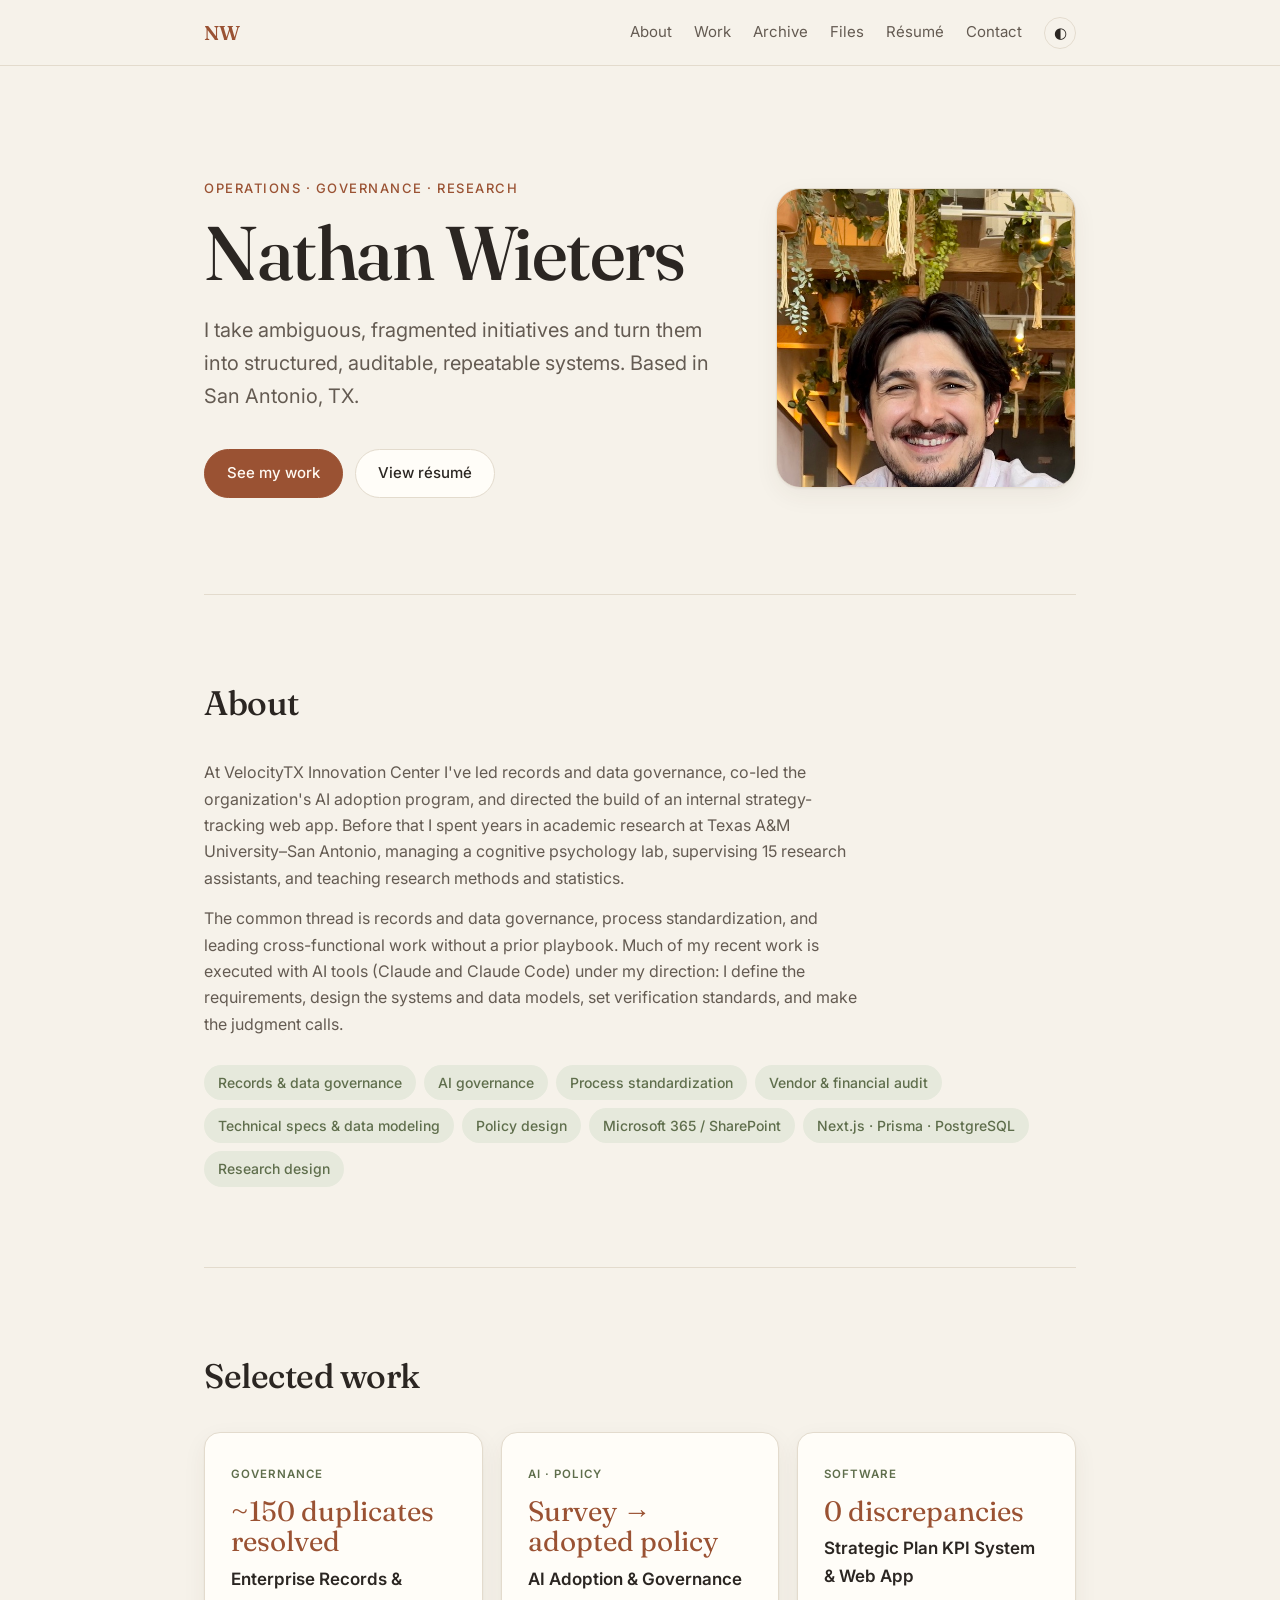
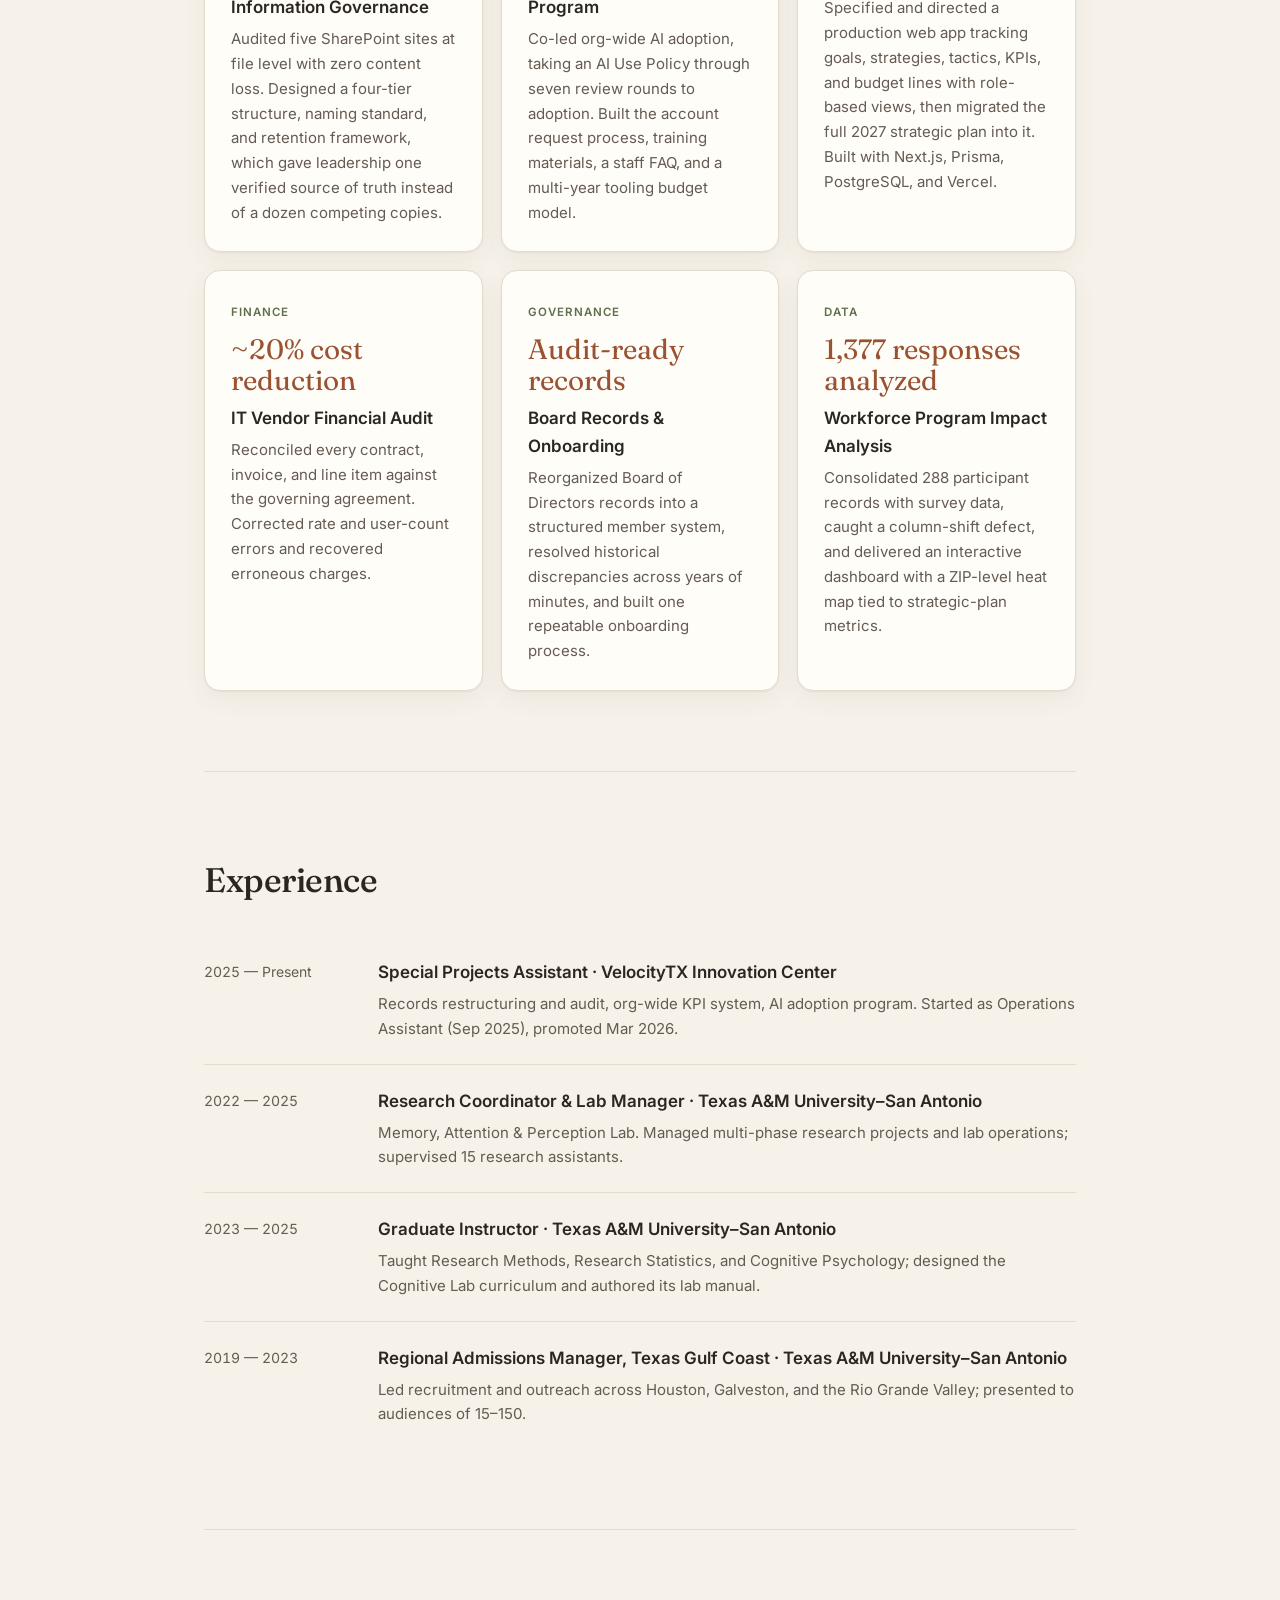
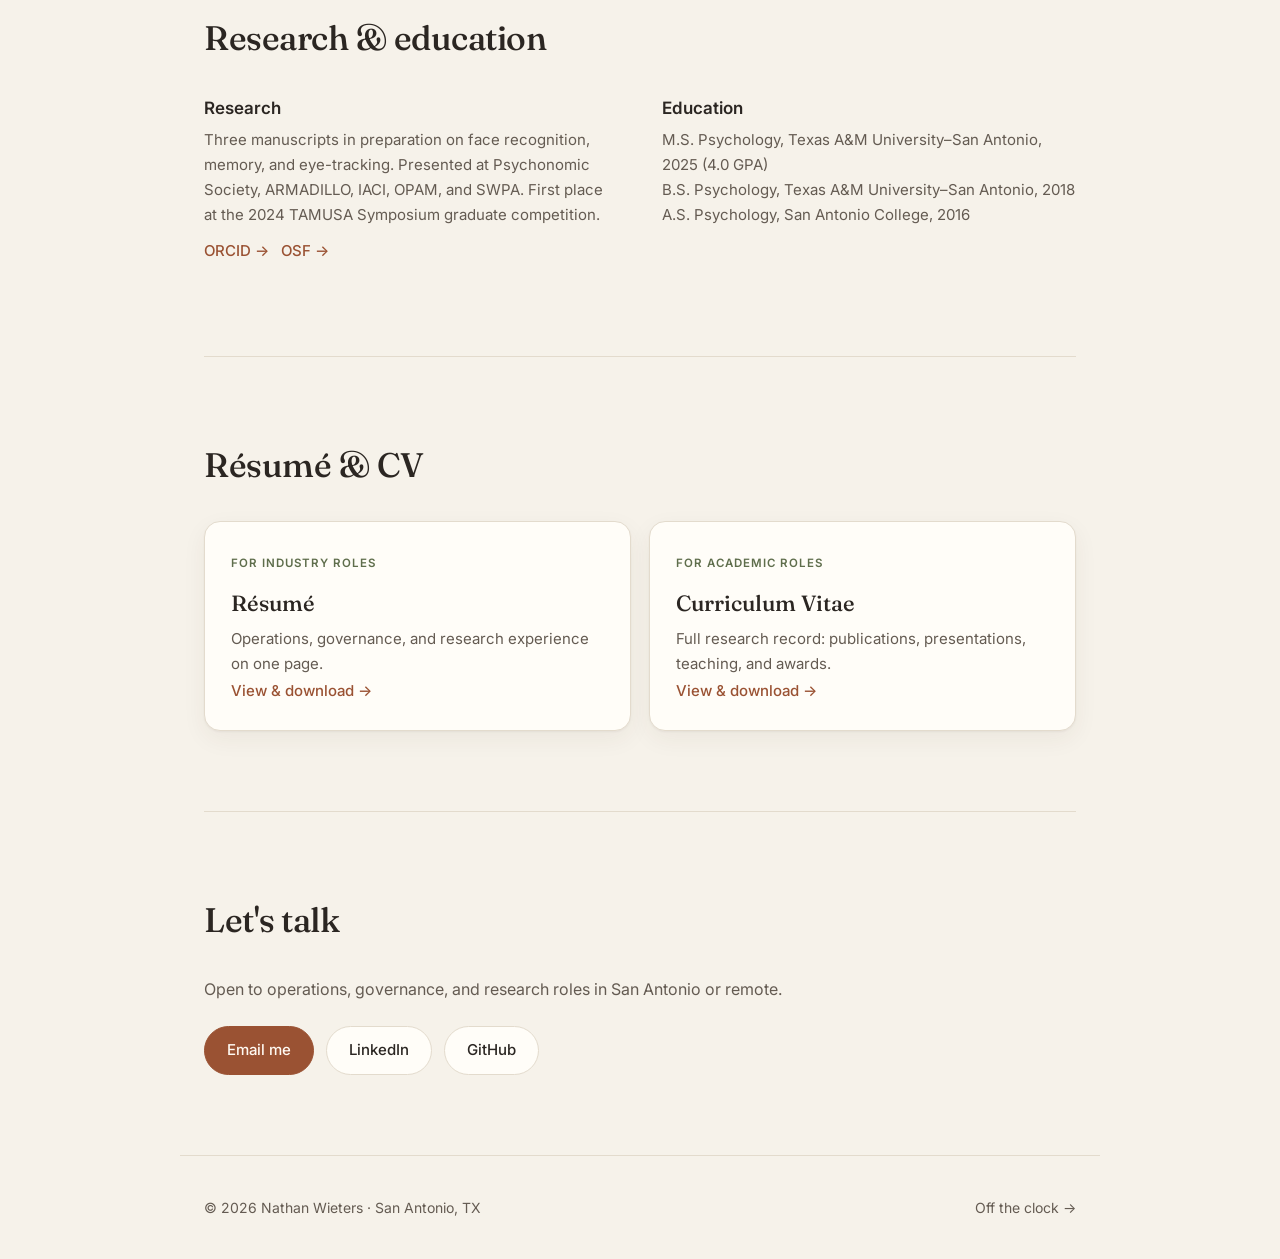
==== commit 7f1ba412: "Add project archive, files page, personal page, and photos Co-Authored-By: Claude Opus 5.5 <noreply@" ====
--- a/index.html
+++ b/index.html
@@ -21,7 +21,8 @@
       <nav>
         <a href="#about" class="hide-sm">About</a>
         <a href="#work">Work</a>
-        <a href="#experience" class="hide-sm">Experience</a>
+        <a href="archive.html" class="hide-sm">Archive</a>
+        <a href="files.html" class="hide-sm">Files</a>
         <a href="resume.html">Résumé</a>
         <a href="#contact">Contact</a>
         <button id="theme-toggle" aria-label="Toggle dark mode">◐</button>
@@ -31,14 +32,17 @@
 
   <main id="top">
     <!-- HERO -->
-    <section class="hero">
-      <p class="eyebrow">Operations · Governance · Research</p>
-      <h1>Nathan Wieters</h1>
-      <p class="lead">I take ambiguous, fragmented initiatives and turn them into structured, auditable, repeatable systems. Based in San Antonio, TX.</p>
-      <div class="cta">
-        <a href="#work" class="btn primary">See my work</a>
-        <a href="resume.html" class="btn">View résumé</a>
+    <section class="hero hero-split">
+      <div>
+        <p class="eyebrow">Operations · Governance · Research</p>
+        <h1>Nathan Wieters</h1>
+        <p class="lead">I take ambiguous, fragmented initiatives and turn them into structured, auditable, repeatable systems. Based in San Antonio, TX.</p>
+        <div class="cta">
+          <a href="#work" class="btn primary">See my work</a>
+          <a href="resume.html" class="btn">View résumé</a>
+        </div>
       </div>
+      <img class="portrait" src="images/headshot.jpg" alt="Nathan Wieters smiling, in a light pink shirt" width="580" height="580">
     </section>
 
     <!-- ABOUT -->
@@ -174,7 +178,7 @@
     </section>
   </main>
 
-  <footer><span>© <span id="year"></span> Nathan Wieters</span><span>San Antonio, TX</span></footer>
+  <footer><span>© <span id="year"></span> Nathan Wieters · San Antonio, TX</span><a href="me.html">Off the clock →</a></footer>
 
   <script src="theme.js"></script>
 </body>
--- a/styles.css
+++ b/styles.css
@@ -182,3 +182,75 @@
   .doc .entry { margin-bottom: 10px; break-inside: avoid; }
   a { text-decoration: none; }
 }
+
+/* ---------- Archive ---------- */
+.toc { list-style: none; display: flex; flex-wrap: wrap; gap: 8px; }
+.toc a {
+  display: inline-block; padding: 7px 14px; border-radius: 999px; font-size: 14px;
+  border: 1px solid var(--line); background: var(--surface); color: var(--muted);
+}
+.toc a:hover { color: var(--text); border-color: var(--muted); }
+.note-sec { padding: 0 0 8px; border-top: none; }
+.note {
+  background: var(--sage-bg); color: var(--sage) !important; padding: 18px 22px;
+  border-radius: 12px; font-size: 15px; max-width: none !important;
+}
+.note b { color: inherit; }
+.case h2 { margin: 10px 0 18px; }
+.case h3 { margin: 24px 0 10px; }
+.case ul { padding-left: 20px; color: var(--muted); max-width: 720px; }
+.case li { margin: 6px 0; }
+.case .context, .case .tools, .case .outcome { color: var(--muted); max-width: 720px; }
+.case .tools { margin-top: 18px; font-size: 14px; }
+.case .outcome {
+  margin-top: 18px; padding-left: 16px; border-left: 3px solid var(--accent); color: var(--text);
+}
+.case b { color: var(--text); }
+
+/* ---------- Files ---------- */
+.file-list { display: grid; gap: 10px; }
+.file {
+  display: grid; grid-template-columns: 120px 1fr; column-gap: 20px; row-gap: 2px;
+  padding: 18px 22px; border-radius: 12px; background: var(--surface);
+  border: 1px solid var(--line);
+}
+a.file:hover { border-color: var(--muted); }
+.file-type { grid-row: span 2; color: var(--accent); font-size: 12px; font-weight: 600; letter-spacing: .8px; text-transform: uppercase; padding-top: 3px; }
+.file-name { font-weight: 600; }
+.file-desc { color: var(--muted); font-size: 14px; }
+@media (max-width: 680px) { .file { grid-template-columns: 1fr; } .file-type { grid-row: auto; } }
+
+/* ---------- Personal area: sage-led, softer, more playful ---------- */
+.personal { --accent: #5f6e4c; }
+@media (prefers-color-scheme: dark) { :root:not([data-theme="light"]) .personal { --accent: #aab894; } }
+:root[data-theme="dark"] .personal { --accent: #aab894; }
+.personal h1 em { font-style: italic; color: var(--accent); }
+.interest-grid { display: grid; grid-template-columns: repeat(auto-fill, minmax(220px, 1fr)); gap: 16px; }
+.interest {
+  padding: 24px; border-radius: 20px; background: var(--sage-bg);
+  transition: transform .2s;
+}
+.interest:hover { transform: translateY(-3px) rotate(-.4deg); }
+.interest .emoji { font-size: 30px; display: block; margin-bottom: 10px; }
+.interest p { color: var(--muted); font-size: 15px; }
+
+/* ---------- Photos ---------- */
+.hero-split { display: grid; grid-template-columns: 1fr 300px; gap: 56px; align-items: center; }
+.portrait {
+  width: 100%; height: auto; aspect-ratio: 1 / 1; object-fit: cover; object-position: center 35%;
+  border-radius: 24px; border: 1px solid var(--line); box-shadow: var(--shadow);
+}
+.portrait.tall { aspect-ratio: 3 / 4; object-position: center 30%; }
+.gallery { display: grid; grid-template-columns: repeat(auto-fill, minmax(240px, 300px)); gap: 16px; }
+.gallery figure { margin: 0; }
+.gallery img {
+  width: 100%; aspect-ratio: 3 / 4; height: auto; object-fit: cover; display: block;
+  border-radius: 16px; border: 1px solid var(--line);
+}
+.gallery figcaption { color: var(--muted); font-size: 14px; margin-top: 8px; }
+@media (max-width: 760px) {
+  .hero-split { grid-template-columns: 1fr; gap: 32px; }
+  .hero-split .portrait { max-width: 220px; order: -1; }
+  .hero-split .portrait.tall { max-width: 240px; }
+  .gallery { grid-template-columns: 1fr 1fr; }
+}
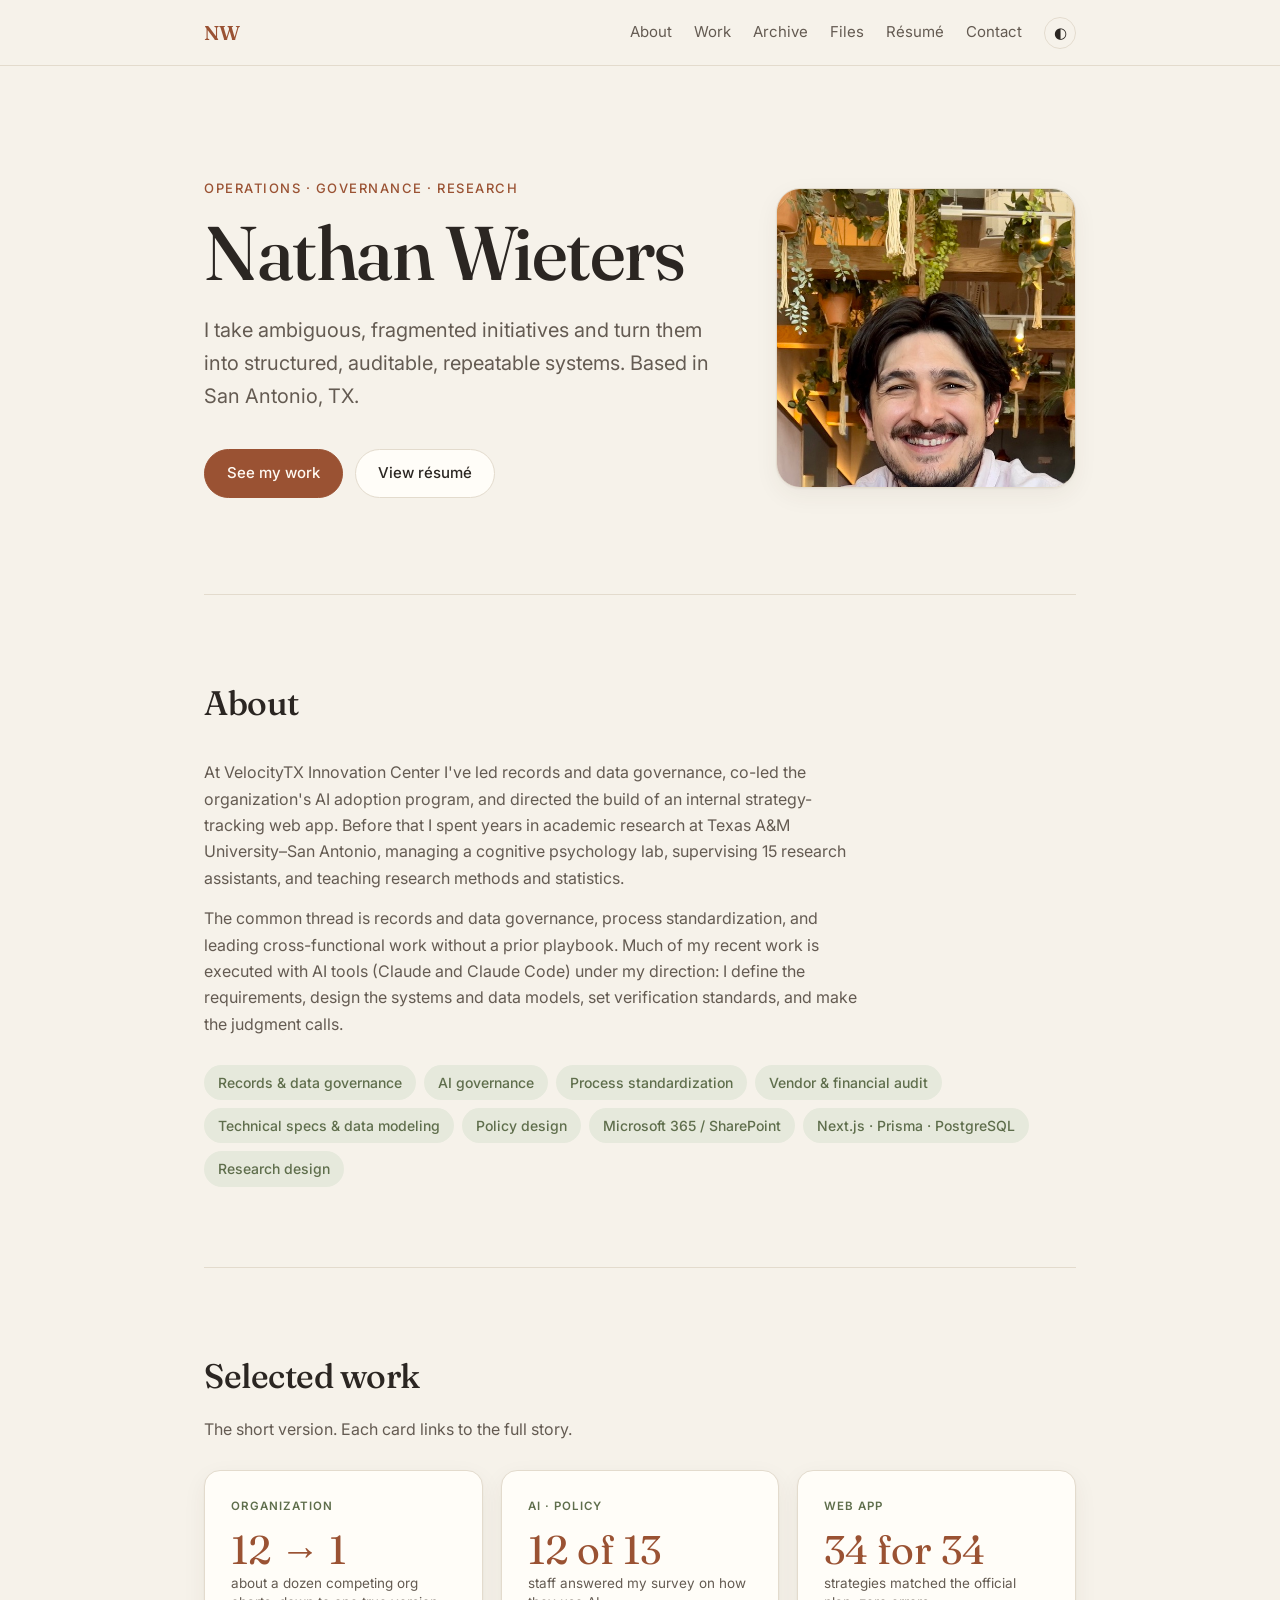
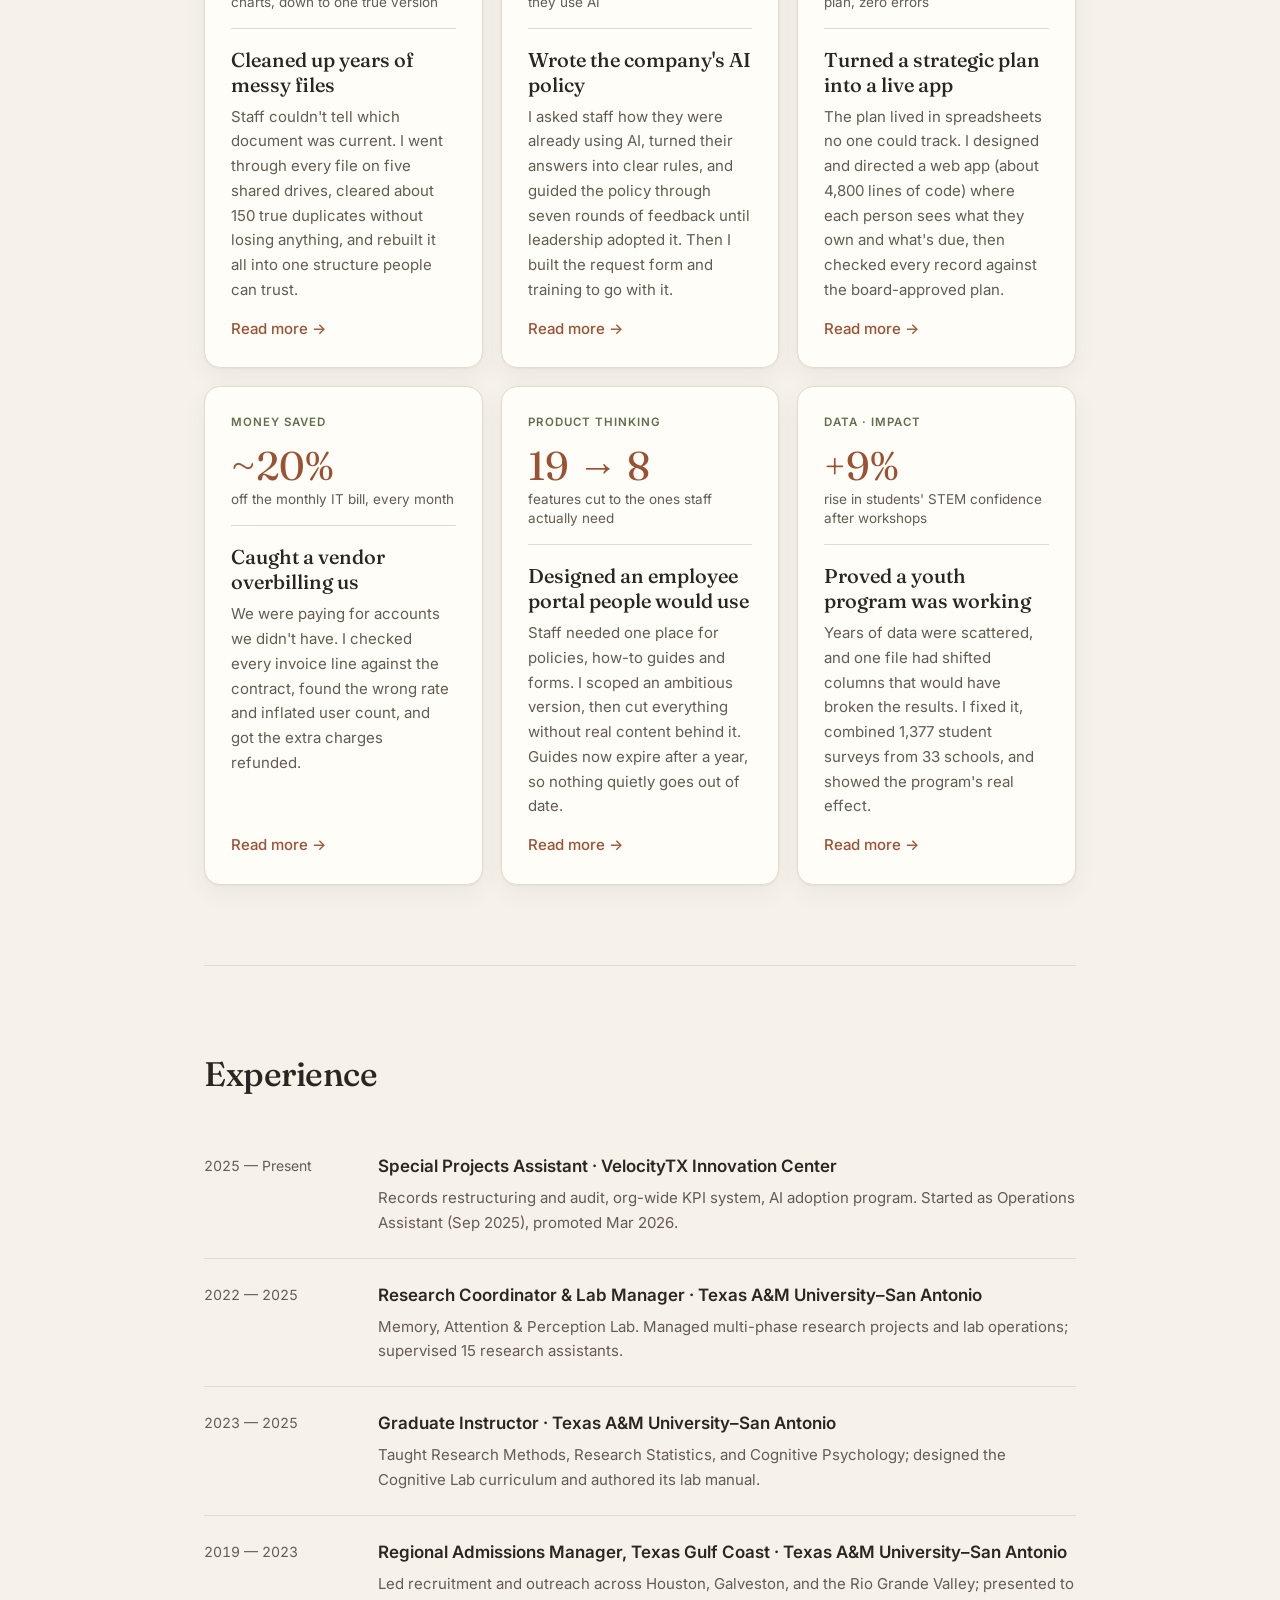
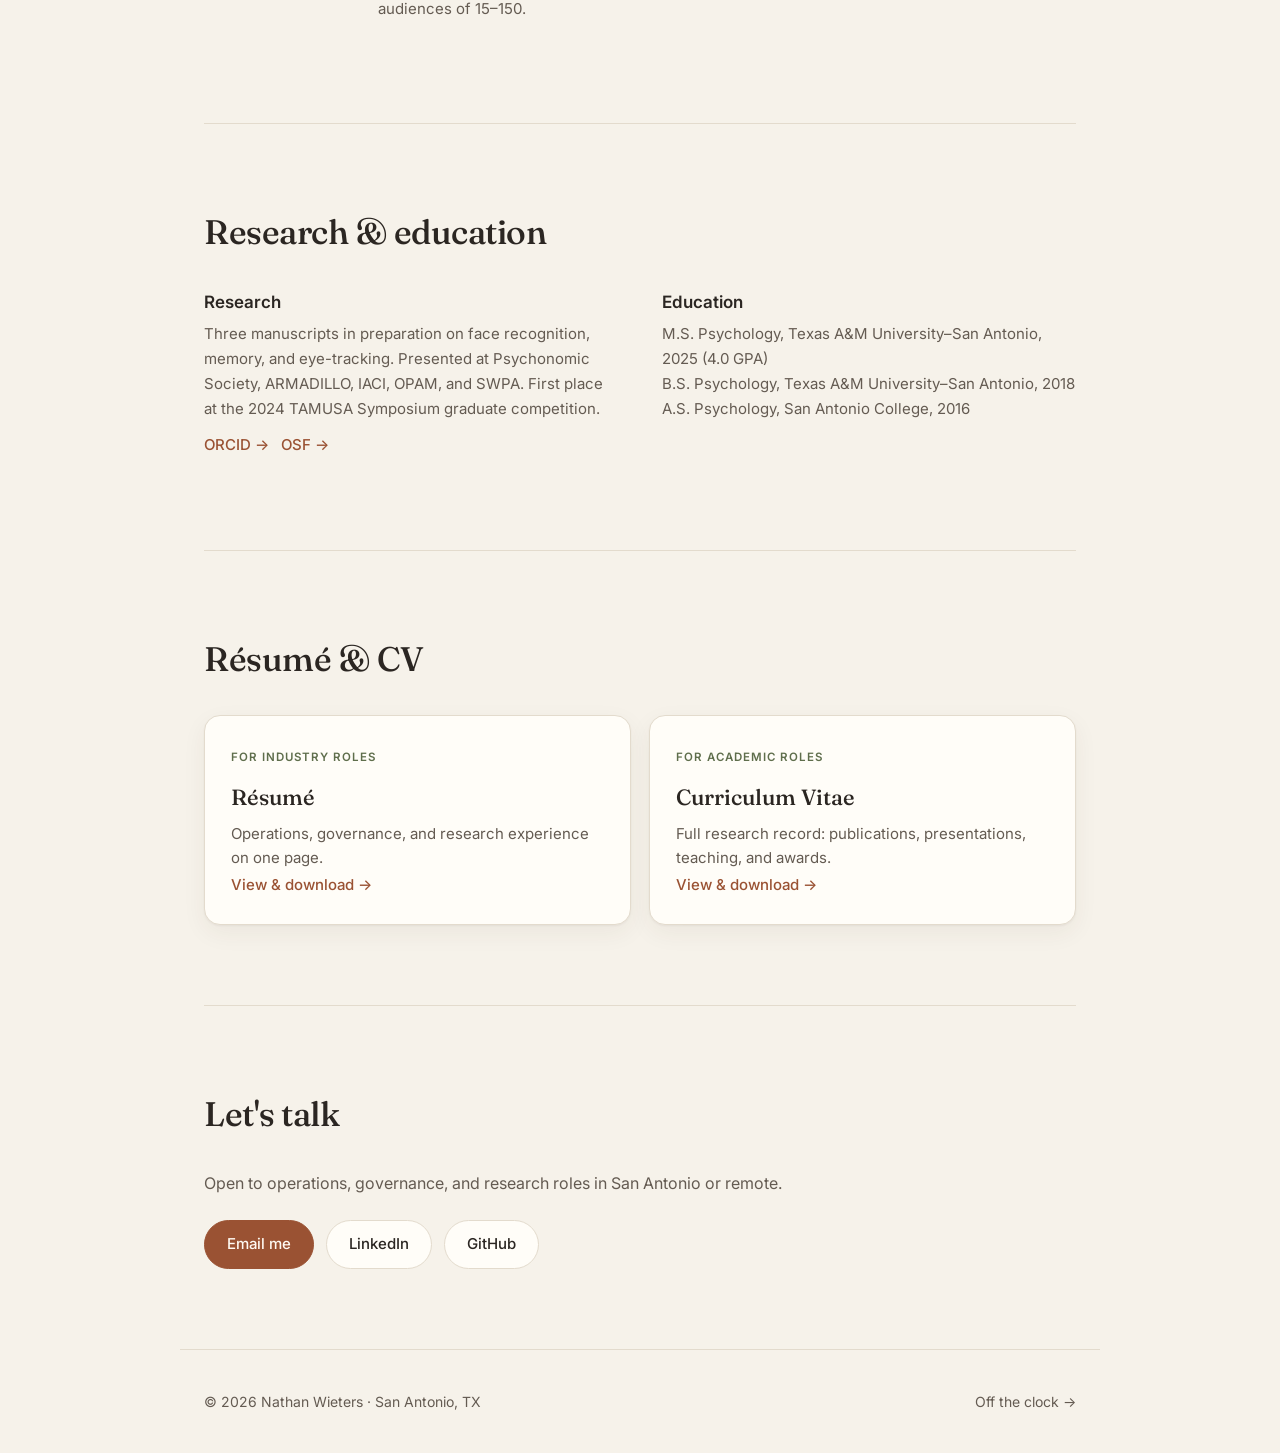
==== commit b6d25e04: "Rewrite work as plain-language, glanceable stories Co-Authored-By: Claude Opus 5.5 <noreply@anthropi" ====
--- a/index.html
+++ b/index.html
@@ -66,43 +66,56 @@
     <!-- WORK -->
     <section id="work">
       <h2>Selected work</h2>
+      <p class="section-sub">The short version. Each card links to the full story.</p>
       <div class="grid">
-        <article class="card">
-          <span class="tag">Governance</span>
-          <span class="metric">~150 duplicates resolved</span>
-          <h3>Enterprise Records &amp; Information Governance</h3>
-          <p>Audited five SharePoint sites at file level with zero content loss. Designed a four-tier structure, naming standard, and retention framework, which gave leadership one verified source of truth instead of a dozen competing copies.</p>
-        </article>
-        <article class="card">
+        <a class="card work" href="archive.html#records">
+          <span class="tag">Organization</span>
+          <span class="metric">12 → 1</span>
+          <span class="metric-label">about a dozen competing org charts, down to one true version</span>
+          <h3>Cleaned up years of messy files</h3>
+          <p>Staff couldn't tell which document was current. I went through every file on five shared drives, cleared about 150 true duplicates without losing anything, and rebuilt it all into one structure people can trust.</p>
+          <span class="link">Read more →</span>
+        </a>
+        <a class="card work" href="archive.html#ai">
           <span class="tag">AI · Policy</span>
-          <span class="metric">Survey → adopted policy</span>
-          <h3>AI Adoption &amp; Governance Program</h3>
-          <p>Co-led org-wide AI adoption, taking an AI Use Policy through seven review rounds to adoption. Built the account request process, training materials, a staff FAQ, and a multi-year tooling budget model.</p>
-        </article>
-        <article class="card">
-          <span class="tag">Software</span>
-          <span class="metric">0 discrepancies</span>
-          <h3>Strategic Plan KPI System &amp; Web App</h3>
-          <p>Specified and directed a production web app tracking goals, strategies, tactics, KPIs, and budget lines with role-based views, then migrated the full 2027 strategic plan into it. Built with Next.js, Prisma, PostgreSQL, and Vercel.</p>
-        </article>
-        <article class="card">
-          <span class="tag">Finance</span>
-          <span class="metric">~20% cost reduction</span>
-          <h3>IT Vendor Financial Audit</h3>
-          <p>Reconciled every contract, invoice, and line item against the governing agreement. Corrected rate and user-count errors and recovered erroneous charges.</p>
-        </article>
-        <article class="card">
-          <span class="tag">Governance</span>
-          <span class="metric">Audit-ready records</span>
-          <h3>Board Records &amp; Onboarding</h3>
-          <p>Reorganized Board of Directors records into a structured member system, resolved historical discrepancies across years of minutes, and built one repeatable onboarding process.</p>
-        </article>
-        <article class="card">
-          <span class="tag">Data</span>
-          <span class="metric">1,377 responses analyzed</span>
-          <h3>Workforce Program Impact Analysis</h3>
-          <p>Consolidated 288 participant records with survey data, caught a column-shift defect, and delivered an interactive dashboard with a ZIP-level heat map tied to strategic-plan metrics.</p>
-        </article>
+          <span class="metric">12 of 13</span>
+          <span class="metric-label">staff answered my survey on how they use AI</span>
+          <h3>Wrote the company's AI policy</h3>
+          <p>I asked staff how they were already using AI, turned their answers into clear rules, and guided the policy through seven rounds of feedback until leadership adopted it. Then I built the request form and training to go with it.</p>
+          <span class="link">Read more →</span>
+        </a>
+        <a class="card work" href="archive.html#kpi">
+          <span class="tag">Web app</span>
+          <span class="metric">34 for 34</span>
+          <span class="metric-label">strategies matched the official plan, zero errors</span>
+          <h3>Turned a strategic plan into a live app</h3>
+          <p>The plan lived in spreadsheets no one could track. I designed and directed a web app (about 4,800 lines of code) where each person sees what they own and what's due, then checked every record against the board-approved plan.</p>
+          <span class="link">Read more →</span>
+        </a>
+        <a class="card work" href="archive.html#vendor">
+          <span class="tag">Money saved</span>
+          <span class="metric">~20%</span>
+          <span class="metric-label">off the monthly IT bill, every month</span>
+          <h3>Caught a vendor overbilling us</h3>
+          <p>We were paying for accounts we didn't have. I checked every invoice line against the contract, found the wrong rate and inflated user count, and got the extra charges refunded.</p>
+          <span class="link">Read more →</span>
+        </a>
+        <a class="card work" href="archive.html#portal">
+          <span class="tag">Product thinking</span>
+          <span class="metric">19 → 8</span>
+          <span class="metric-label">features cut to the ones staff actually need</span>
+          <h3>Designed an employee portal people would use</h3>
+          <p>Staff needed one place for policies, how-to guides and forms. I scoped an ambitious version, then cut everything without real content behind it. Guides now expire after a year, so nothing quietly goes out of date.</p>
+          <span class="link">Read more →</span>
+        </a>
+        <a class="card work" href="archive.html#workforce">
+          <span class="tag">Data · Impact</span>
+          <span class="metric">+9%</span>
+          <span class="metric-label">rise in students' STEM confidence after workshops</span>
+          <h3>Proved a youth program was working</h3>
+          <p>Years of data were scattered, and one file had shifted columns that would have broken the results. I fixed it, combined 1,377 student surveys from 33 schools, and showed the program's real effect.</p>
+          <span class="link">Read more →</span>
+        </a>
       </div>
     </section>
 
--- a/styles.css
+++ b/styles.css
@@ -254,3 +254,18 @@
   .hero-split .portrait.tall { max-width: 240px; }
   .gallery { grid-template-columns: 1fr 1fr; }
 }
+
+/* ---------- Glanceable work cards ---------- */
+.section-sub { color: var(--muted); margin: -16px 0 28px; }
+.card.work { display: flex; flex-direction: column; color: inherit; }
+.card.work .metric { font-size: 40px; margin-bottom: 2px; }
+.metric-label { display: block; color: var(--muted); font-size: 13.5px; line-height: 1.4; margin-bottom: 18px; padding-bottom: 16px; border-bottom: 1px solid var(--line); }
+.card.work h3 { font-family: "Fraunces", Georgia, serif; font-weight: 500; font-size: 20px; line-height: 1.25; margin-bottom: 8px; }
+.card.work p { flex: 1; margin-bottom: 14px; }
+
+/* ---------- Archive stat row ---------- */
+.stats { display: grid; grid-template-columns: repeat(auto-fit, minmax(170px, 1fr)); gap: 12px; margin: 8px 0 8px; }
+.stats div { background: var(--surface); border: 1px solid var(--line); border-radius: 12px; padding: 14px 16px; }
+.stats b { display: block; font-family: "Fraunces", Georgia, serif; font-weight: 500; font-size: 28px; color: var(--accent); line-height: 1.1; }
+.stats span { color: var(--muted); font-size: 13.5px; line-height: 1.35; display: block; margin-top: 4px; }
+.case > p { color: var(--muted); max-width: 720px; }
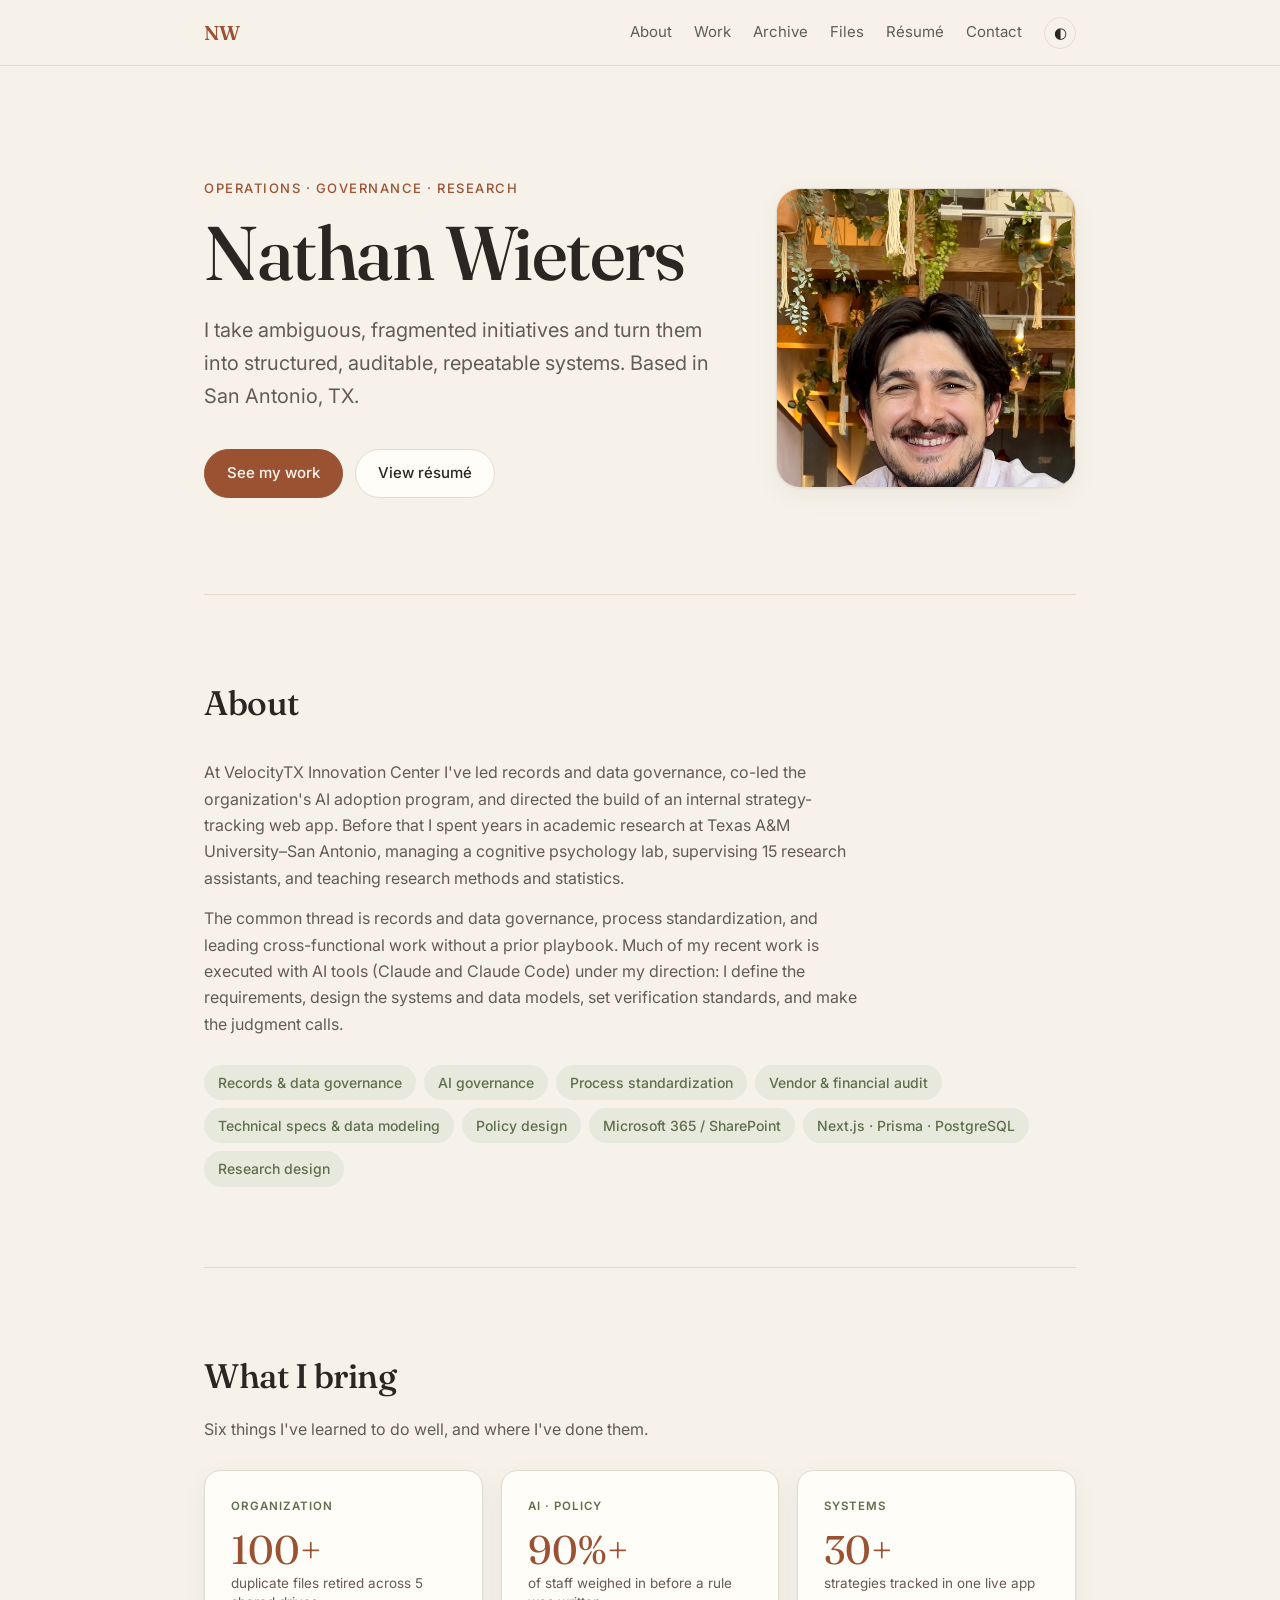
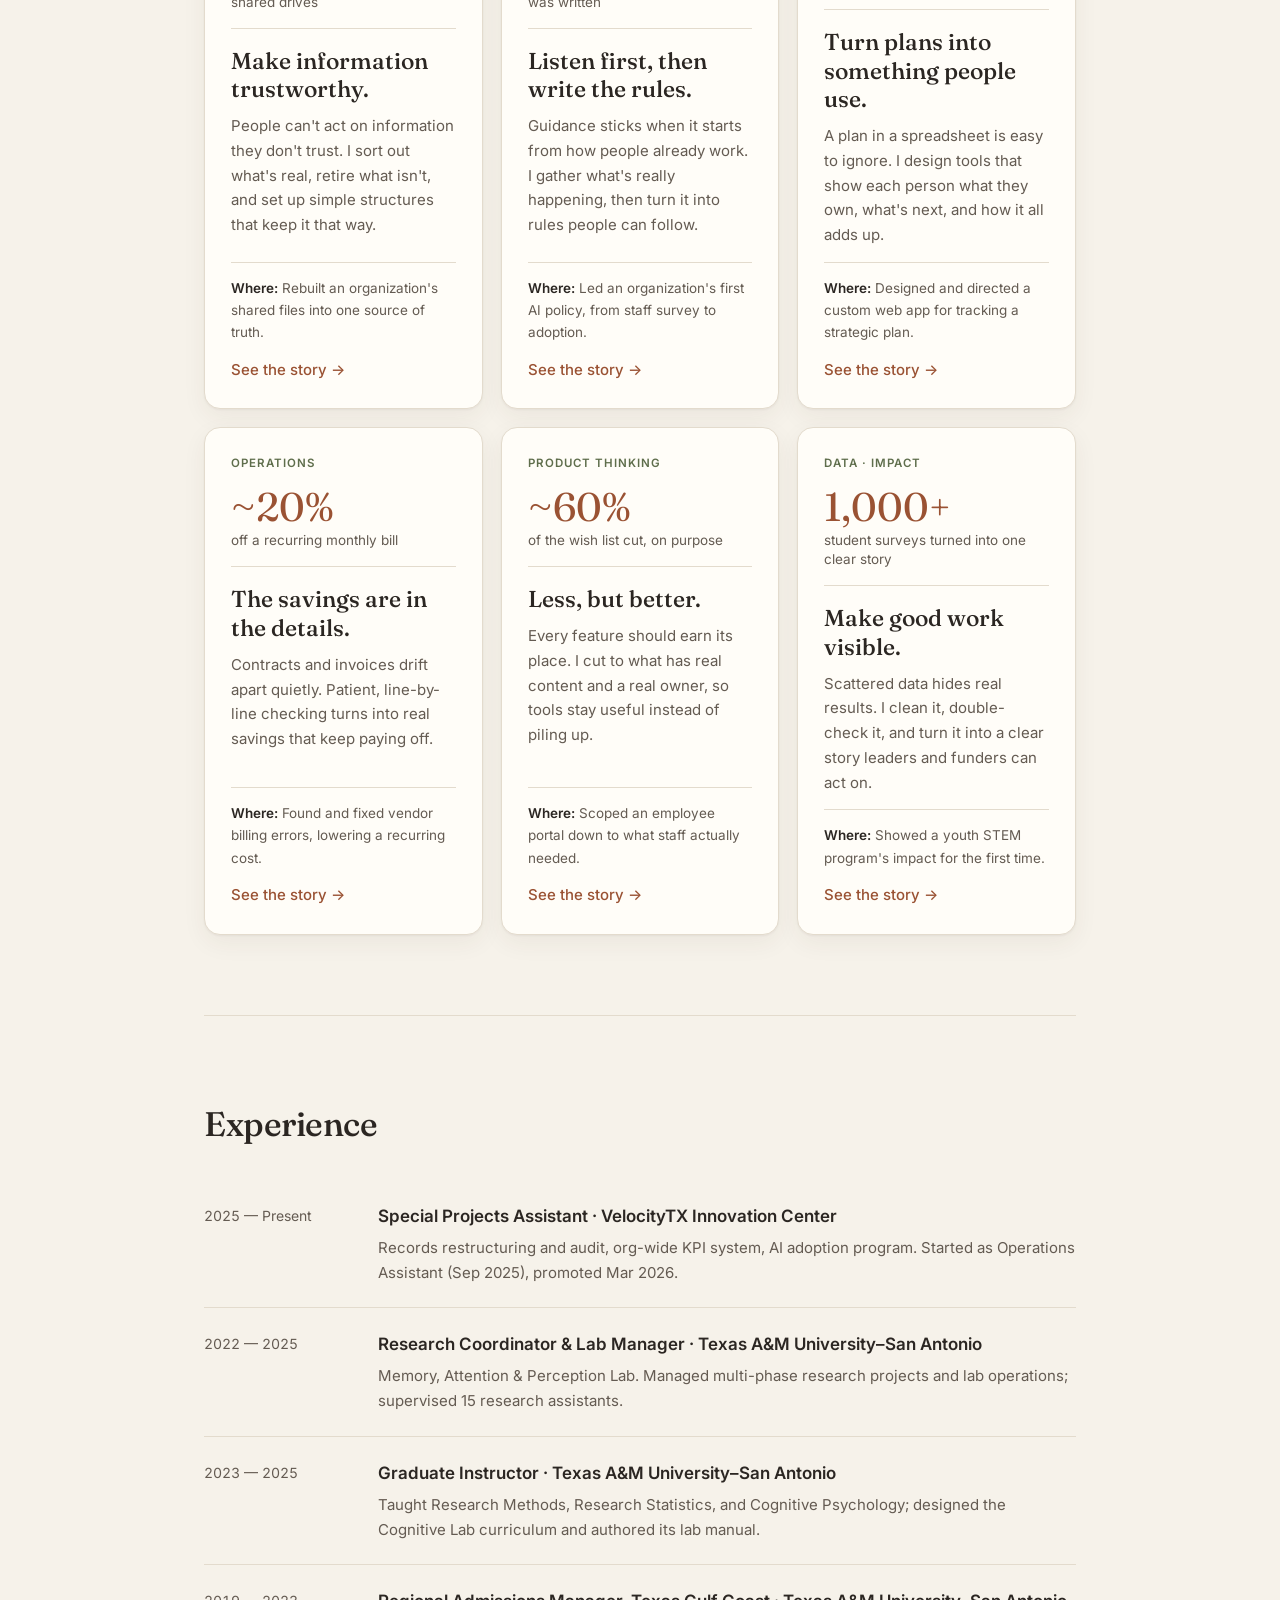
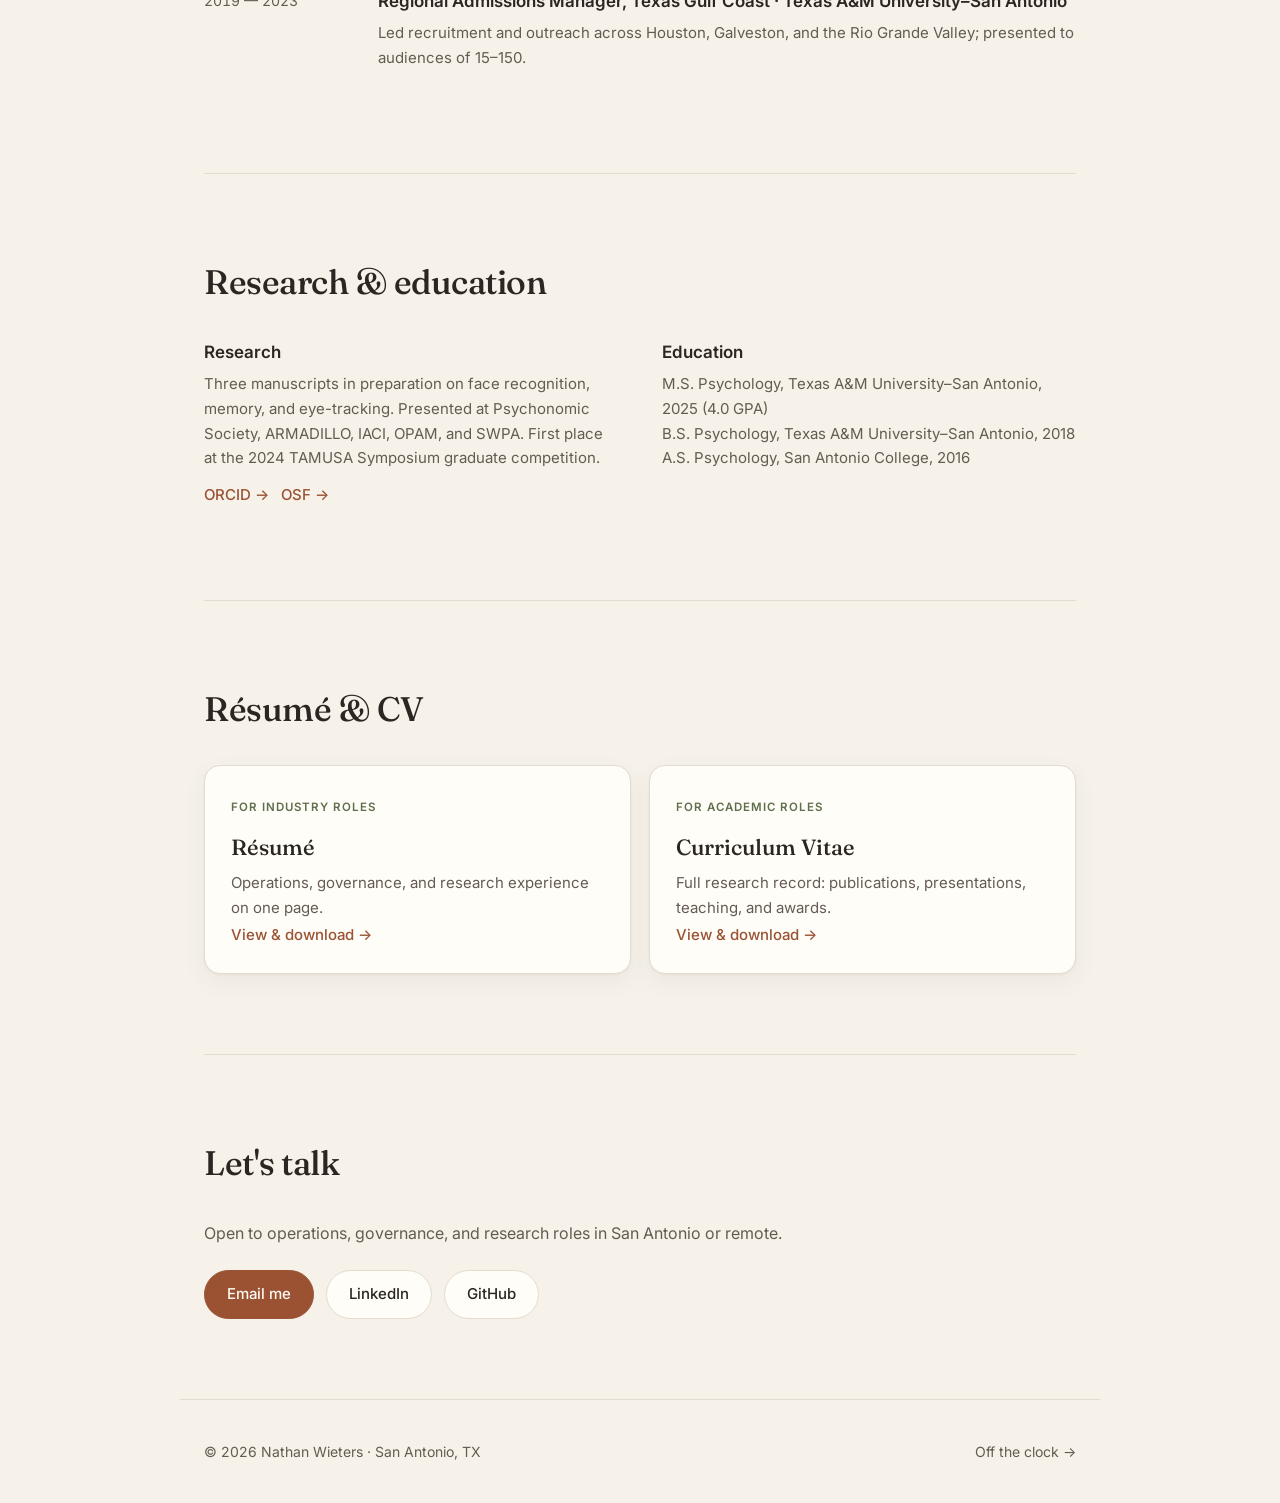
==== commit 7c853c37: "Reframe work as general insights with rounded numbers Co-Authored-By: Claude Opus 5.5 <noreply@anthr" ====
--- a/index.html
+++ b/index.html
@@ -65,56 +65,62 @@
 
     <!-- WORK -->
     <section id="work">
-      <h2>Selected work</h2>
-      <p class="section-sub">The short version. Each card links to the full story.</p>
+      <h2>What I bring</h2>
+      <p class="section-sub">Six things I've learned to do well, and where I've done them.</p>
       <div class="grid">
         <a class="card work" href="archive.html#records">
           <span class="tag">Organization</span>
-          <span class="metric">12 → 1</span>
-          <span class="metric-label">about a dozen competing org charts, down to one true version</span>
-          <h3>Cleaned up years of messy files</h3>
-          <p>Staff couldn't tell which document was current. I went through every file on five shared drives, cleared about 150 true duplicates without losing anything, and rebuilt it all into one structure people can trust.</p>
-          <span class="link">Read more →</span>
+          <span class="metric">100+</span>
+          <span class="metric-label">duplicate files retired across 5 shared drives</span>
+          <h3>Make information trustworthy.</h3>
+          <p>People can't act on information they don't trust. I sort out what's real, retire what isn't, and set up simple structures that keep it that way.</p>
+          <span class="example"><b>Where:</b> Rebuilt an organization's shared files into one source of truth.</span>
+          <span class="link">See the story →</span>
         </a>
         <a class="card work" href="archive.html#ai">
           <span class="tag">AI · Policy</span>
-          <span class="metric">12 of 13</span>
-          <span class="metric-label">staff answered my survey on how they use AI</span>
-          <h3>Wrote the company's AI policy</h3>
-          <p>I asked staff how they were already using AI, turned their answers into clear rules, and guided the policy through seven rounds of feedback until leadership adopted it. Then I built the request form and training to go with it.</p>
-          <span class="link">Read more →</span>
+          <span class="metric">90%+</span>
+          <span class="metric-label">of staff weighed in before a rule was written</span>
+          <h3>Listen first, then write the rules.</h3>
+          <p>Guidance sticks when it starts from how people already work. I gather what's really happening, then turn it into rules people can follow.</p>
+          <span class="example"><b>Where:</b> Led an organization's first AI policy, from staff survey to adoption.</span>
+          <span class="link">See the story →</span>
         </a>
         <a class="card work" href="archive.html#kpi">
-          <span class="tag">Web app</span>
-          <span class="metric">34 for 34</span>
-          <span class="metric-label">strategies matched the official plan, zero errors</span>
-          <h3>Turned a strategic plan into a live app</h3>
-          <p>The plan lived in spreadsheets no one could track. I designed and directed a web app (about 4,800 lines of code) where each person sees what they own and what's due, then checked every record against the board-approved plan.</p>
-          <span class="link">Read more →</span>
+          <span class="tag">Systems</span>
+          <span class="metric">30+</span>
+          <span class="metric-label">strategies tracked in one live app</span>
+          <h3>Turn plans into something people use.</h3>
+          <p>A plan in a spreadsheet is easy to ignore. I design tools that show each person what they own, what's next, and how it all adds up.</p>
+          <span class="example"><b>Where:</b> Designed and directed a custom web app for tracking a strategic plan.</span>
+          <span class="link">See the story →</span>
         </a>
         <a class="card work" href="archive.html#vendor">
-          <span class="tag">Money saved</span>
+          <span class="tag">Operations</span>
           <span class="metric">~20%</span>
-          <span class="metric-label">off the monthly IT bill, every month</span>
-          <h3>Caught a vendor overbilling us</h3>
-          <p>We were paying for accounts we didn't have. I checked every invoice line against the contract, found the wrong rate and inflated user count, and got the extra charges refunded.</p>
-          <span class="link">Read more →</span>
+          <span class="metric-label">off a recurring monthly bill</span>
+          <h3>The savings are in the details.</h3>
+          <p>Contracts and invoices drift apart quietly. Patient, line-by-line checking turns into real savings that keep paying off.</p>
+          <span class="example"><b>Where:</b> Found and fixed vendor billing errors, lowering a recurring cost.</span>
+          <span class="link">See the story →</span>
         </a>
         <a class="card work" href="archive.html#portal">
           <span class="tag">Product thinking</span>
-          <span class="metric">19 → 8</span>
-          <span class="metric-label">features cut to the ones staff actually need</span>
-          <h3>Designed an employee portal people would use</h3>
-          <p>Staff needed one place for policies, how-to guides and forms. I scoped an ambitious version, then cut everything without real content behind it. Guides now expire after a year, so nothing quietly goes out of date.</p>
-          <span class="link">Read more →</span>
+          <span class="metric">~60%</span>
+          <span class="metric-label">of the wish list cut, on purpose</span>
+          <h3>Less, but better.</h3>
+          <p>Every feature should earn its place. I cut to what has real content and a real owner, so tools stay useful instead of piling up.</p>
+          <span class="example"><b>Where:</b> Scoped an employee portal down to what staff actually needed.</span>
+          <span class="link">See the story →</span>
         </a>
         <a class="card work" href="archive.html#workforce">
           <span class="tag">Data · Impact</span>
-          <span class="metric">+9%</span>
-          <span class="metric-label">rise in students' STEM confidence after workshops</span>
-          <h3>Proved a youth program was working</h3>
-          <p>Years of data were scattered, and one file had shifted columns that would have broken the results. I fixed it, combined 1,377 student surveys from 33 schools, and showed the program's real effect.</p>
-          <span class="link">Read more →</span>
+          <span class="metric">1,000+</span>
+          <span class="metric-label">student surveys turned into one clear story</span>
+          <h3>Make good work visible.</h3>
+          <p>Scattered data hides real results. I clean it, double-check it, and turn it into a clear story leaders and funders can act on.</p>
+          <span class="example"><b>Where:</b> Showed a youth STEM program's impact for the first time.</span>
+          <span class="link">See the story →</span>
         </a>
       </div>
     </section>
--- a/styles.css
+++ b/styles.css
@@ -269,3 +269,9 @@
 .stats b { display: block; font-family: "Fraunces", Georgia, serif; font-weight: 500; font-size: 28px; color: var(--accent); line-height: 1.1; }
 .stats span { color: var(--muted); font-size: 13.5px; line-height: 1.35; display: block; margin-top: 4px; }
 .case > p { color: var(--muted); max-width: 720px; }
+
+/* ---------- Insight cards ---------- */
+.card.work .num { font-family: "Fraunces", Georgia, serif; font-size: 15px; color: var(--accent); margin-bottom: 14px; display: block; }
+.card.work h3 { font-size: 23px; margin-bottom: 10px; }
+.card.work .example { display: block; font-size: 13.5px; color: var(--muted); padding-top: 14px; margin-bottom: 14px; border-top: 1px solid var(--line); }
+.card.work .example b { color: var(--text); font-weight: 600; }
